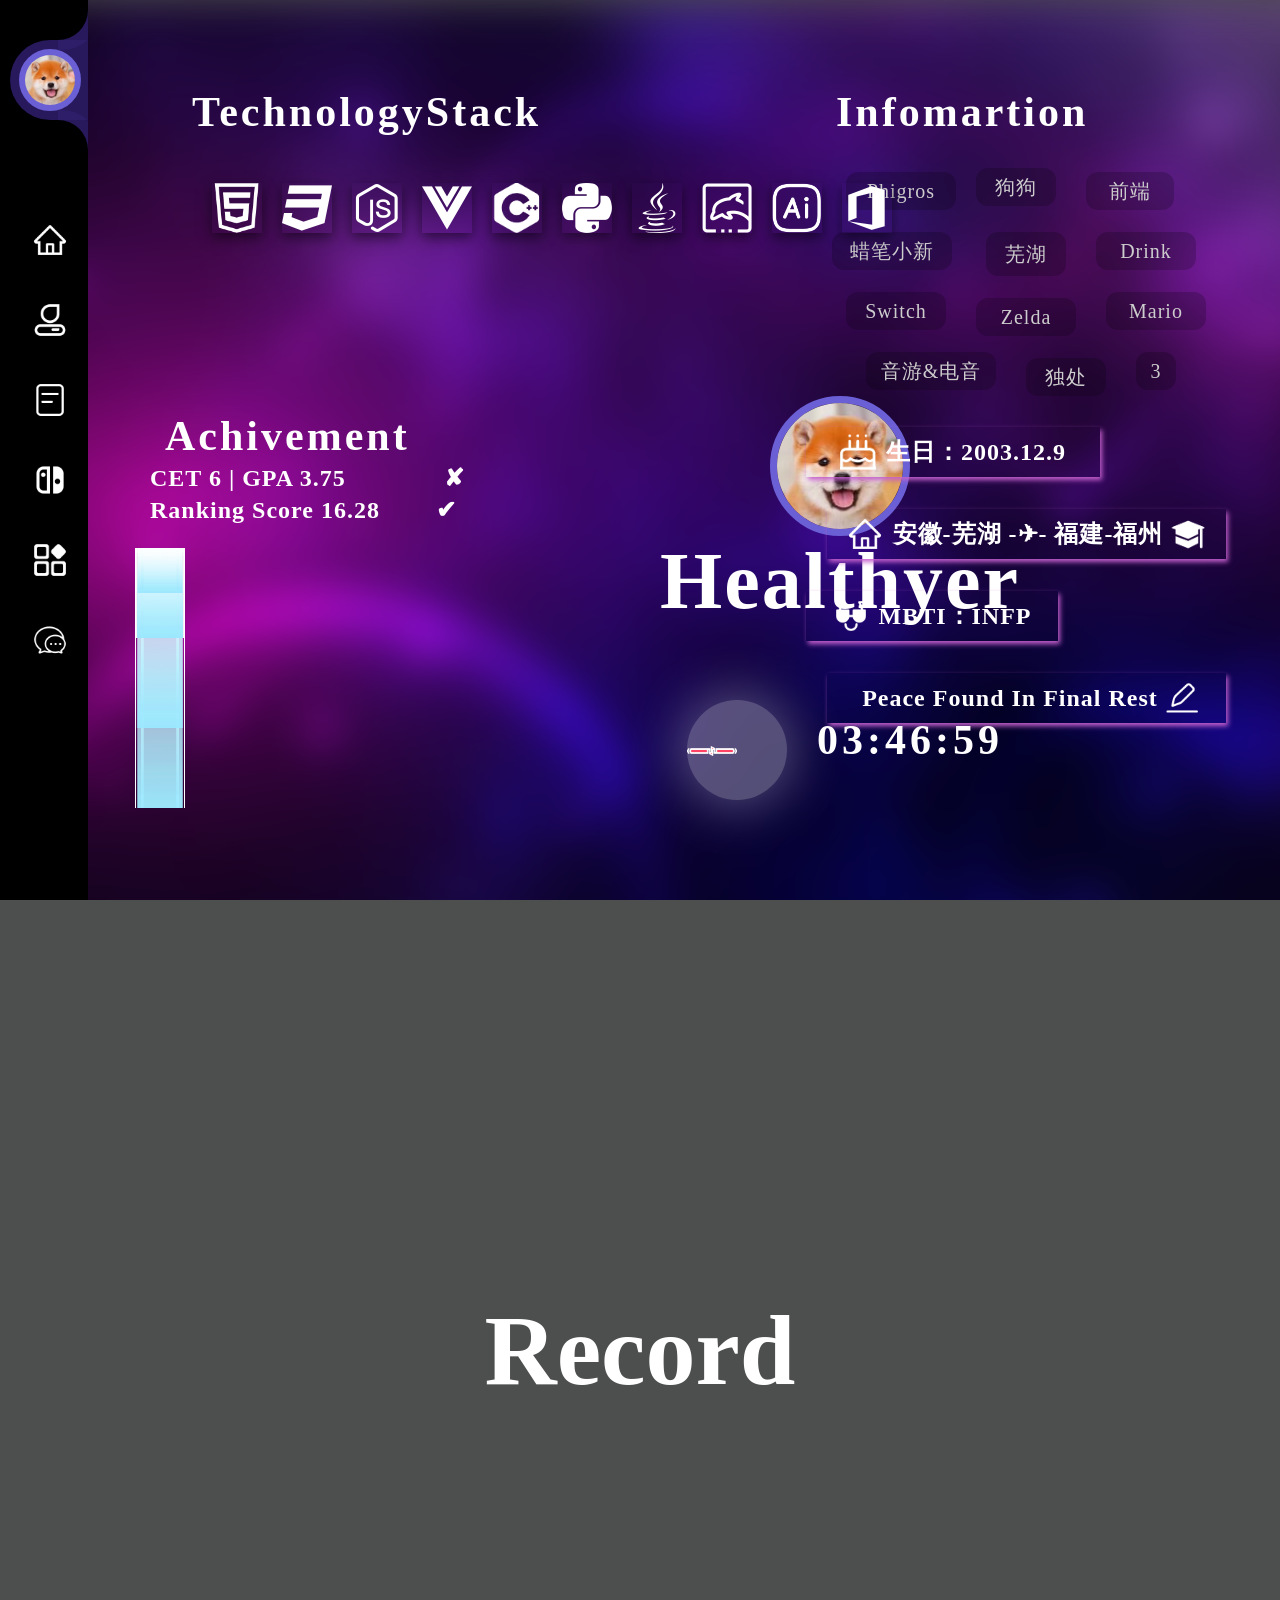
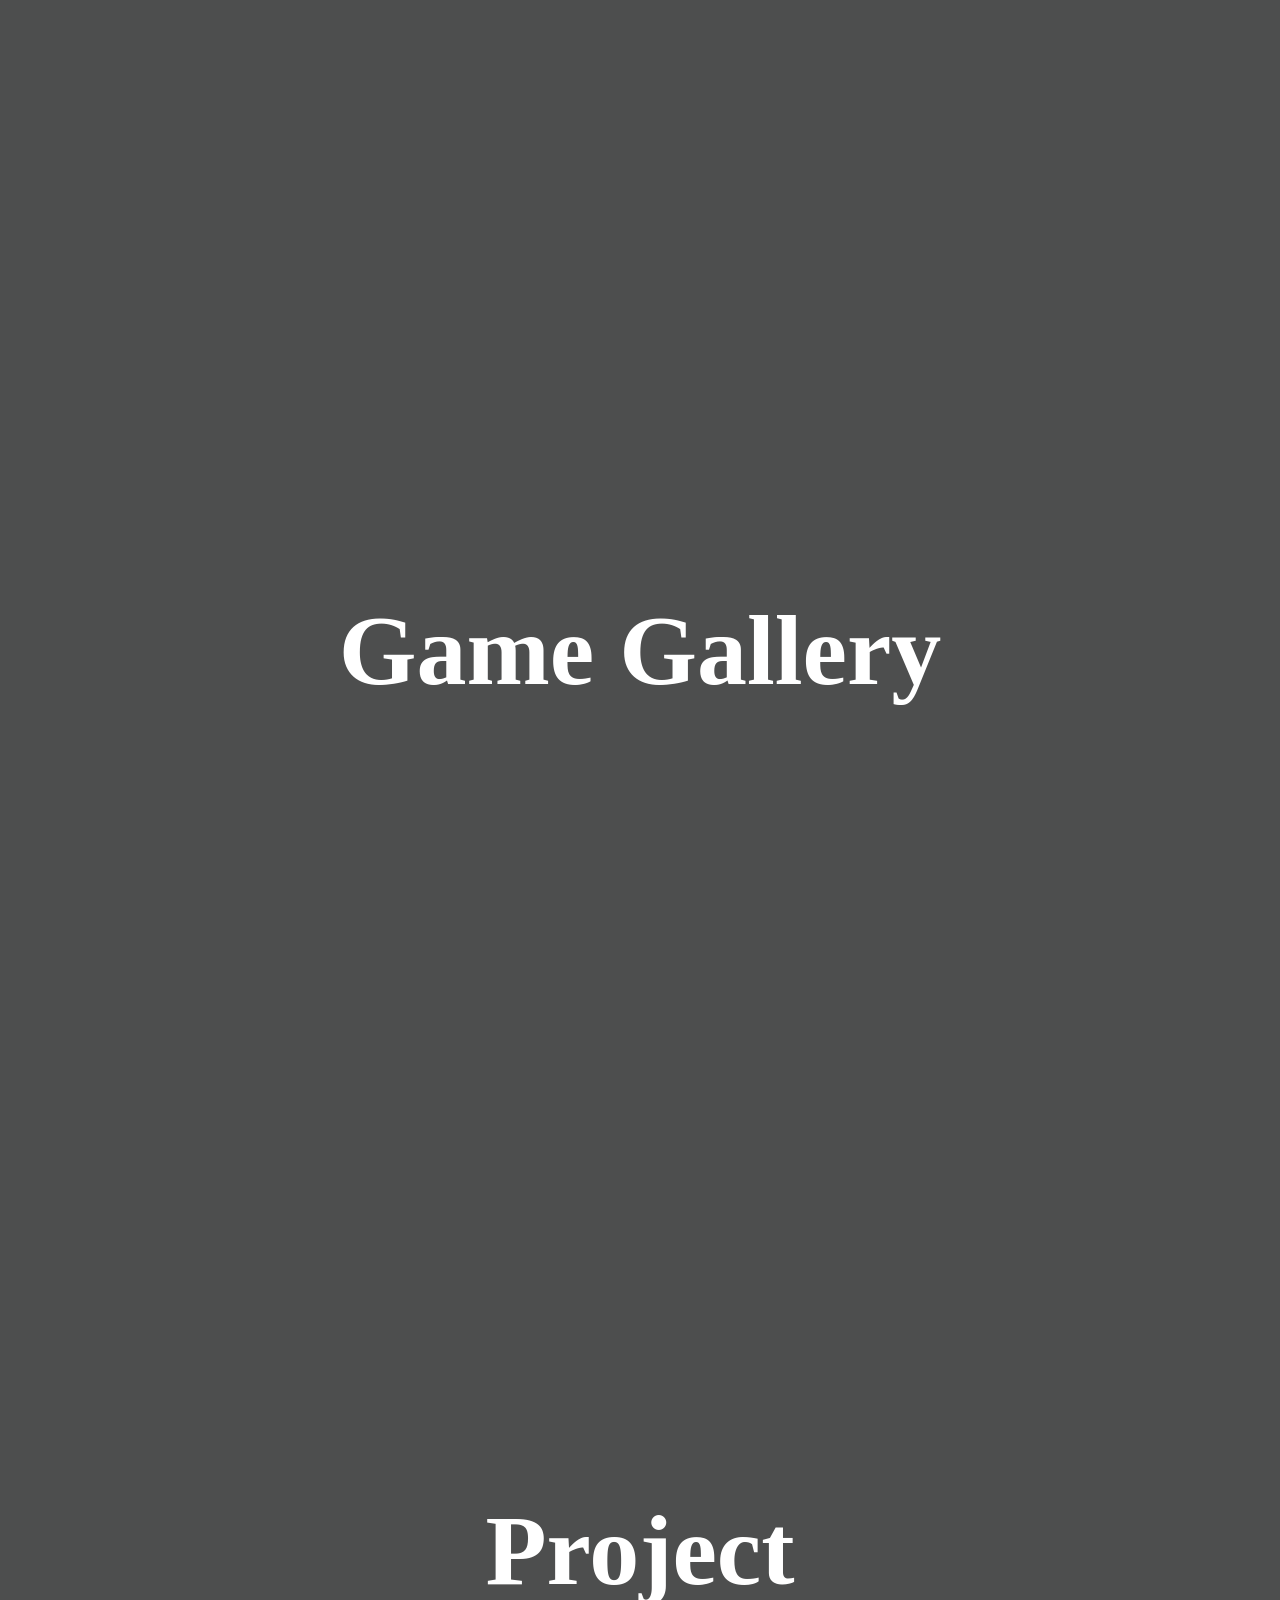
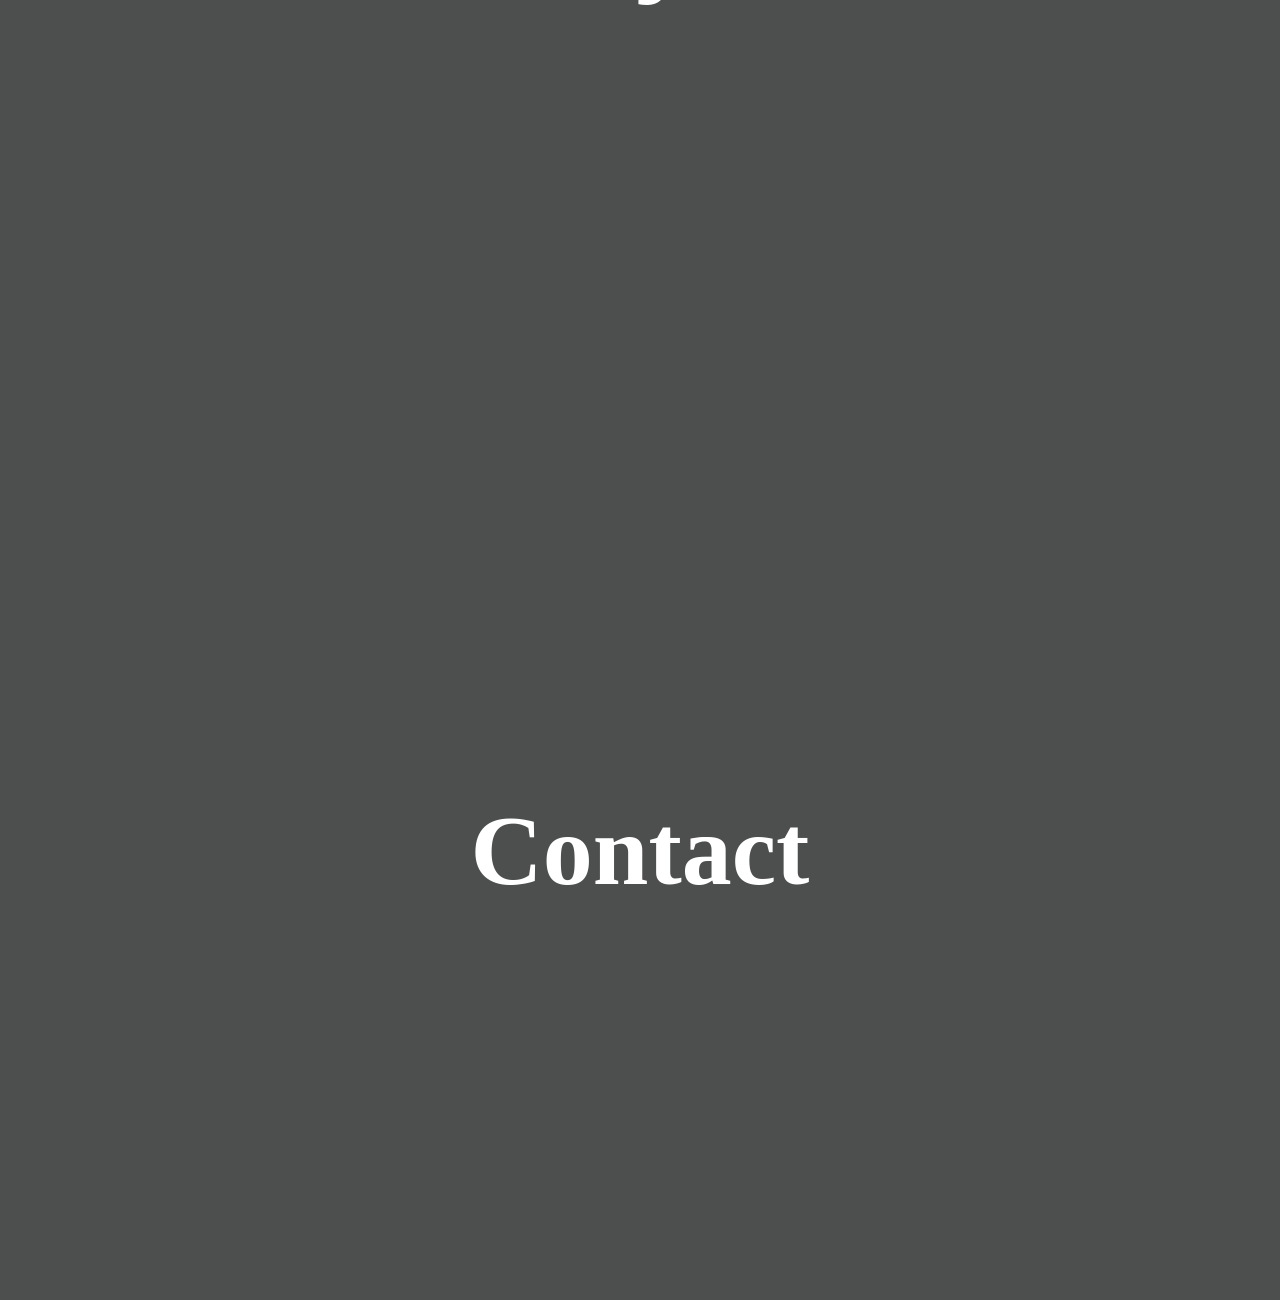
==== html/index.html @ 1e7a5859 "Add files via upload" ====
<!DOCTYPE html>
<html lang="zh">

<head>
    <meta charset="UTF-8">
    <meta name="viewport" content="width=device-width, initial-scale=1.0">
    <title>Healthyer</title>
    <link rel="stylesheet" href="../css/icon.css">
    <link rel="stylesheet" href="../css/nav.css">
    <link rel="stylesheet" href="../css/transiton-animation.css">
    <link rel="stylesheet" href="../css/phiros-animation.css">
    <link rel="stylesheet" href="../css/me.css">

</head>

<body>
    <div class="shell">
        <ul class="nav">
            <li class="active" id="logo">
                <a href="#me">
                    <div class="icon">
                        <div class="imageBox">
                            <img src="../icon/Healthyer.jpg" alt="">
                        </div>
                    </div>
                    <div class="text" style="font-size: 30px;">Healthyer</div>
                </a>
            </li>
            <li>
                <a href="#home">
                    <div class="icon">
                        <i class="iconfont icon-home"></i>
                    </div>
                    <div class="text">HOME</div>
                </a>
            </li>
            <li>
                <a href="#me">
                    <div class="icon">
                        <i class="iconfont icon-me"></i>
                    </div>
                    <div class="text">ABOUT ME</div>
                </a>
            </li>
            <li>
                <a href="#record">
                    <div class="icon">
                        <i class="iconfont icon-record"></i>
                    </div>
                    <div class="text">RECORD</div>
                </a>
            </li>
            <li>
                <a href="#game">
                    <div class="icon">
                        <i class="iconfont icon-game"></i>
                    </div>
                    <div class="text">GAME GALLERY</div>
                </a>
            </li>
            <li>
                <a href="#project">
                    <div class="icon">
                        <i class="iconfont icon-project"></i>
                    </div>
                    <div class="text">PROJECT</div>
                </a>
            </li>
            <li>
                <a href="#contact">
                    <div class="icon">
                        <i class="iconfont icon-contact"></i>
                    </div>
                    <div class="text">CONTACT</div>
                </a>
            </li>
        </ul>
    </div>

    <!-- 转场动画容器 -->
    <div class="transition-container">
        <svg viewBox="0 0 280 120">
            <text class="transition-text" x="40" y="40">
                HEALTHYER
            </text>
        </svg>
    </div>

    <!-- <section id="home">
        <div class="home-container">
            <img src="../image/background.png" alt="">
        </div>
    </section> -->
    <section id="me">
        <div class="me-container">
            <div class="technologyStack-container">
                <p>TechnologyStack</p>
                <div class="technologyStack">
                    <div class="icon">
                        <i class="techno-iconfont icon-html"></i>
                    </div>
                    <div class="icon">
                        <i class="techno-iconfont icon-css"></i>
                    </div>
                    <div class="icon">
                        <i class="techno-iconfont icon-js"></i>
                    </div>
                    <div class="icon">
                        <i class="techno-iconfont icon-vue"></i>
                    </div>
                    <div class="icon">
                        <i class="techno-iconfont icon-c"></i>
                    </div>
                    <div class="icon">
                        <i class="techno-iconfont icon-python"></i>
                    </div>
                    <div class="icon">
                        <i class="techno-iconfont icon-java"></i>
                    </div>
                    <div class="icon">
                        <i class="techno-iconfont icon-mysql"></i>
                    </div>
                    <div class="icon">
                        <i class="techno-iconfont icon-ai"></i>
                    </div>
                    <div class="icon">
                        <i class="techno-iconfont icon-office"></i>
                    </div>

                </div>
            </div>
            <div class="Healthyer-container">
                <div class="avator">
                    <img src="../icon/Healthyer.jpg" alt="">
                </div>
                <div class="name">
                    Healthyer
                </div>
            </div>
            <div class="information-container">
                <p>Infomartion</p>
                <div class="label-container">
                    <div class="label" style="width: 110px; left: 40px; top: 100px">
                        Phigros
                    </div>
                    <div class="label" style="width: 80px; left: 170px; top: 96px">
                        狗狗
                    </div>
                    <div class="label" style="width: 88px; left: 280px; top: 100px">
                        前端
                    </div>
                    <div class="label" style="width: 120px; left: 26px; top: 160px">
                        蜡笔小新
                    </div>
                    <div class="label" style="width: 80px; height: 44px; left: 180px; top: 160px">
                        芜湖
                    </div>
                    <div class="label" style="width: 100px; left: 290px; top: 160px">
                        Drink
                    </div>
                    <div class="label" style="width: 100px; left: 40px; top: 220px">
                        Switch
                    </div>
                    <div class="label" style="width: 100px; left: 170px; top: 226px">
                        Zelda
                    </div>
                    <div class="label" style="width: 100px; left: 300px; top: 220px">
                        Mario
                    </div>
                    <div class="label" style="width: 130px; left: 60px; top: 280px">
                        音游&电音
                    </div>
                    <div class="label" style="width: 80px; left: 220px; top: 286px">
                        独处
                    </div>
                    <div class="label" style="width: 40px; left: 330px; top: 280px">
                        3
                    </div>
                </div>
                <div class="introduction-container">
                    <div class="introduction" style="width: 70%;">
                        <div class="iconfont icon-birth"></div>
                        <label class="introContent">生日：2003.12.9</label>
                    </div>
                    <div class="introduction" style="width: 95%; margin-left: 5%;">
                        <div class="iconfont icon-home"></div>
                        <label class="introContent">安徽-芜湖 -✈- 福建-福州&nbsp;</label>
                        <div class="iconfont icon-college"></div>
                    </div>
                    <div class="introduction" style="width: 60%;">
                        <div class="iconfont icon-mbti"></div>
                        <label class="introContent">MBTI：INFP</label>
                    </div>
                    <div class="introduction" style="width: 95%; margin-left: 5%;">
                        <label class="introContent">Peace Found In Final Rest&nbsp;</label>
                        <div class="iconfont icon-signature"></div>
                    </div>
                </div>
            </div>
            <div class="show-container">
                <p>Achivement</p>
                <div class="achivement-container">
                    <div class="showContent">CET 6 | GPA 3.75              ✘</div>
                    <div class="showContent">Ranking Score 16.28        ✔</div>
                </div>
                <div class="phigros-container">
                    <div class="dfAnimation-container">
                        <div class="iconfont icon-tap" style="animation: tap1 3s linear infinite;"></div>
                        <div class="iconfont icon-tap" style="animation: tap2 3s linear infinite;"></div>
                        <div class="iconfont icon-tap" style="animation: tap3 3s linear infinite;"></div>
                        
                        <div class="iconfont icon-flick" style="animation: flick1 3s linear infinite;"></div>
                        
                        <div class="iconfont icon-hold" style="height: 270px; animation: hold2 3s linear infinite;"></div>
                        <div class="iconfont icon-hold" style="height: 90px; animation: hold1 3s linear infinite;"></div>
                        <div class="iconfont icon-hold" style="height: 180px; animation: hold3 3s linear infinite;"></div>

                        <div class="iconfont icon-hold" style="height: 90px; animation: hold4 3s linear infinite;"></div>
                        <div class="iconfont icon-hold" style="height: 90px; animation: hold5 3s linear infinite;"></div>
                        <div class="iconfont icon-hold" style="height: 90px; animation: hold6 3s linear infinite;"></div>

                        <div class="iconfont icon-hold" style="height: 90px; animation: hold7 3s linear infinite;"></div>
                        <div class="iconfont icon-hold" style="height: 90px; animation: hold8 3s linear infinite;"></div>
                        <div class="iconfont icon-hold" style="height: 90px; animation: hold9 3s linear infinite;"></div>
                        
                        <div class="iconfont icon-hold" style="height: 45px; animation: hold10 3s linear infinite;"></div>
                    </div>
                </div>
            </div>
            <div class="clock-container">
                <div class="clockAnimation-container">
                    <div class="iconfont icon-flick" style="left: 30px; top: 80px; transform-origin: 50px; 
                    animation: flick2 60s steps(60, end) infinite;"></div>
                    <div class="iconfont icon-flick" style="left: 30px; top: 80px; transform-origin: 50px; 
                    animation: flick3 10s steps(15, end) infinite;"></div>
                </div>
                <div class="clock"></div>
            </div>
        </div>
    </section>
    <section id="record">Record</section>
    <section id="game">Game Gallery</section>
    <section id="project">Project</section>
    <section id="contact">Contact</section>
</body>
<script src="../js/nav.js"></script>
<script>
    let clock = document.querySelector('.clock');
    let addZero = (num) => {
        if(num >= 10) return num;
        else return `0${num}`;
    }
    let updateTime = () => {
        let now = new Date();
        let time = addZero(now.getHours()) + ":"
        + addZero(now.getMinutes()) + ":" 
        + addZero(now.getSeconds());
        clock.innerHTML = time;
    }
    updateTime();
    setInterval(updateTime, 1000);
</script>

</html>
---- css/icon.css ----
@charset "UTF-8";

.iconfont {
    width: 36px;
    height: 36px;
    background-size: 100% 100%;
}

.techno-iconfont {
    width: 50px;
    height: 50px;
    margin-left: 10px;
    background-size: 100% 100%;
    box-shadow: 0px 5px 12px rgba(0, 0, 0, 0.5);
    transition: 0.3s;
}

.techno-iconfont:hover {
    transform: translateY(-10px) scale(1.01,1.01);
    box-shadow: 0px 10px 20px rgba(0, 0, 0, 0.3);
}

.icon-home {
    background-image: url("../icon/home.png");
}

.icon-me {
    background-image: url("../icon/me.png");
}

.icon-record {
    background-image: url("../icon/record.png");
}

.icon-game {
    background-image: url("../icon/game.png");
}

.icon-project {
    background-image: url("../icon/project.png");
}

.icon-contact {
    background-image: url("../icon/contact.png");
}

.icon-js {
    background-image: url("../icon/js.png");
}

.icon-html {
    background-image: url("../icon/html.png");
}

.icon-css {
    background-image: url("../icon/css.png");
}

.icon-c {
    background-image: url("../icon/c++.png");
}

.icon-python {
    background-image: url("../icon/python.png");
}

.icon-java {
    background-image: url("../icon/java.png");
}

.icon-ai {
    background-image: url("../icon/Ai.png");
}

.icon-mysql {
    background-image: url("../icon/Mysql.png");
}

.icon-office {
    background-image: url("../icon/office.png");
}

.icon-vue {
    background-image: url("../icon/vue.png");
}

.icon-birth {
    background-image: url("../icon/birthday.png");
}

.icon-college {
    background-image: url("../icon/college.png");
}

.icon-mbti {
    background-image: url("../icon/mbti.png");
}

.icon-signature {
    background-image: url("../icon/signature.png");
}

.icon-drag {
    position: absolute;
    height: 3px; 
    width: 50px;
    background-image: url("../icon/Drag.png");
}

.icon-hold {
    position: absolute;
    height: 260px; 
    width: 50px;
    background-image: url("../icon/Hold.png");
}

.icon-flick {
    position: absolute;
    height: 10px; 
    width: 50px;
    background-image: url("../icon/Flick.png");
}

.icon-tap {
    position: absolute;
    height: 5px; 
    width: 50px;
    background-image: url("../icon/Tap.png");
}
---- css/nav.css ----
@charset "UTF-8";

* {
    margin: 0;
    padding: 0;
    box-sizing: border-box;
    list-style: none;
    text-decoration: none;
}

body {
    background: #e4e9f5;
    overflow: hidden;
}

section {
    position: relative;
    width: 100%;
    height: 100vh;
    display: flex;
    justify-content: center;
    align-items: center;
    font: 900 100px '';
    color: white;
    background: #4d4e4e;
}

.shell {
    position: fixed;
    width: 88px;
    height: 100%;
    background: #000000;
    z-index: 9999;
    transition: width 0.5s;
    padding-left: 10px;
    overflow: hidden;
}

.shell:hover {
    width: 300px;
}

.imageBox {
    position: relative;
    width: 50px;
    height: 50px;
    border-radius: 50%;
    overflow: hidden;
    object-fit: cover;
    z-index: 9999;
}

.imageBox img {
    width: 100%;
    height: 100%;
}

.shell ul {
    position: relative;
    height: 100vh;
}

.shell ul li {
    position: relative;
    padding: 5px;
}

.active {
    background: #2f1e6cdb;
    border-top-left-radius: 50px;
    border-bottom-left-radius: 50px;
}

.active::before {
    content: "";
    position: absolute;
    top: -30px;
    right: 0;
    width: 30px;
    height: 30px;
    border-bottom-right-radius: 30px;
    box-shadow: 5px 5px 0 5px #2f1e6cdb;
    background: transparent;
}

.active::after {
    content: "";
    position: absolute;
    bottom: -30px;
    right: 0;
    width: 30px;
    height: 30px;
    border-top-right-radius: 30px;
    box-shadow: 5px -5px 0 5px #2f1e6cdb;
    background: transparent;
}

#logo {
    margin: 40px 0 80px 0;
}

.shell ul li a {
    position: relative;
    display: flex;
    white-space: nowrap;
}

.icon {
    position: relative;
    display: flex;
    justify-content: center;
    align-items: center;
    min-width: 60px;
    padding-left: 10px;
    height: 70px;
}

.icon i {
    z-index: 999;
}

.text {
    position: relative;
    height: 70px;
    display: flex;
    align-items: center;
    font-size: 24px;
    color: #ccc;
    padding-left: 13px;
    letter-spacing: 2px;
    transition: 0.5s;
}

.shell ul li:hover a .icon,
.shell ul li:hover a .text {
    color: #f3ff17;
}

.active a .icon::before {
    content: "";
    position: absolute;
    inset: 4px;
    width: 62px;
    background: #000000;
    border-radius: 50%;
    transition: 0.5s;
    border: 7px solid #6b5fd6;
    box-sizing: border-box;
    z-index: 999;
}
---- css/transiton-animation.css ----
@charset "UTF-8";

@keyframes strokeAnimation {
    0%,
    100% {
        stroke-dashoffset: 180;
    }

    50% {
        stroke-dashoffset: 0;
    }
}

.transition-container {
    position: fixed;
    top: 0;
    left: 0;
    width: 100%;
    height: 100%;
    background-color: black;
    display: flex;
    justify-content: center;
    align-items: center;
    z-index: 1000;
    opacity: 0;
    visibility: hidden;
    transition: opacity 0.6s ease, visibility 0s 1s;
}

.transition-container svg {
    width: 60em;
    margin-top: 30vh;
}

.transition-container svg text {
    font-family: sans-serif;
    font-size: 40px;
    font-weight: bold;
    cursor: default;
    fill: none;
    stroke: #a420e1;
    stroke-width: 1;
    stroke-dasharray: 180;
    stroke-dashoffset: 180;
    animation: strokeAnimation 3s ease-in-out forwards;
}

/* 当动画播放时显示 */
.transition-container.svg-active {
    opacity: 1;
    visibility: visible;
    transition: opacity 0.6s ease;
}
---- css/phiros-animation.css ----
@charset "UTF-8";

@keyframes tap1 {
    0% {
        transform: rotate(-90deg) translateY(45px) translateX(-62px);
    }

    5% {
        transform: rotate(-90deg) translateY(87px) translateX(-122px);
    }

    100% {
        transform: rotate(-90deg) translateY(885px) translateX(-122px);
    }
}

@keyframes tap2 {
    0% {
        transform: rotate(-90deg) translateY(0px) translateX(-202px);
    }

    10% {
        transform: rotate(-90deg) translateY(84px) translateX(-122px);
    }

    100% {
        transform: rotate(-90deg) translateY(840px) translateX(-122px)
    }
}

@keyframes tap3 {
    0% {
        transform: rotate(-90deg) translateY(-45px) translateX(-2px);
    }

    15% {
        transform: rotate(-90deg) translateY(81px) translateX(-122px);
    }

    100% {
        transform: rotate(-90deg) translateY(795px) translateX(-122px)
    }
}

@keyframes flick1 {
    0% {
        transform: rotate(-90deg) translateY(-360px) translateX(-120px);
    }

    100% {
        transform: rotate(-90deg) translateY(480px) translateX(-120px);
    }
}

@keyframes flick2 {
    0% {
        transform: rotate(0deg)
    }
    100% {
        transform: rotate(360deg)
    }
}

@keyframes flick3 {
    0% {
        transform: rotate(360deg)
    }

    100% {
        transform: rotate(0deg)
    }
}

@keyframes hold1 {
    0% {
        transform: rotate(-90deg) translateY(130px) translateX(-80px);
    }

    100% {
        transform: rotate(-90deg) translateY(970px) translateX(-80px);
    }
}

@keyframes hold2 {
    0% {
        transform: rotate(-90deg) translateY(40px) translateX(160px);
    }

    10% {
        transform: rotate(-90deg) translateY(124px) translateX(80px);
    }

    100% {
        transform: rotate(-90deg) translateY(880px) translateX(80px);
    }
}

@keyframes hold3 {
    0% {
        transform: rotate(-90deg) translateY(85px) translateX(-185px);
    }

    10% {
        transform: rotate(-90deg) translateY(169px) translateX(-105px);
    }

    100% {
        transform: rotate(-90deg) translateY(925px) translateX(-105px);
    }
}

@keyframes hold4 {
    0% {
        transform: rotate(-90deg) translateY(-180px) translateX(70px);
    }

    5% {
        transform: rotate(-90deg) translateY(-138px) translateX(70px);
    }

    15% {
        transform: rotate(-90deg) translateY(-54px) translateX(-10px);
    }

    100% {
        transform: rotate(-90deg) translateY(660px) translateX(-10px);
    }
}

@keyframes hold5 {
    0% {
        transform: rotate(-90deg) translateY(-135px) translateX(-200px);
    }

    10% {
        transform: rotate(-90deg) translateY(-51px) translateX(-80px);
    }

    100% {
        transform: rotate(-90deg) translateY(705px) translateX(-80px);
    }
}

@keyframes hold6 {
    0% {
        transform: rotate(-90deg) translateY(-90px) translateX(-230px);
    }

    5% {
        transform: rotate(-90deg) translateY(-48px) translateX(-230px);
    }

    15% {
        transform: rotate(-90deg) translateY(36px) translateX(-150px);
    }

    100% {
        transform: rotate(-90deg) translateY(750px) translateX(-150px);
    }
}

@keyframes hold7 {
    0% {
        transform: rotate(-90deg) translateY(-315px) translateX(-10px);
    }

    100% {
        transform: rotate(-90deg) translateY(525px) translateX(-10px);
    }
}

@keyframes hold8 {
    0% {
        transform: rotate(-90deg) translateY(-270px) translateX(-80px);
    }

    100% {
        transform: rotate(-90deg) translateY(570px) translateX(-80px);
    }
}

@keyframes hold9 {
    0% {
        transform: rotate(-90deg) translateY(-225px) translateX(-150px);
    }

    100% {
        transform: rotate(-90deg) translateY(615px) translateX(-150px);
    }
}

@keyframes hold10 {
    0% {
        transform: rotate(-90deg) translateY(-335px) translateX(-172px);
    }

    100% {
        transform: rotate(-90deg) translateY(505px) translateX(-172px);
    }
}
---- css/me.css ----
@charset "UTF-8";

@keyframes avatorAnimation {
    0% {
        scale: 1;
    }

    40% {
        scale: 1.2;
    }

    60% {
        scale: 1.12;
    }

    80% {
        scale: 1.15;
    }

    100% {
        scale: 1;
    }
}

@keyframes floatAnimation {
    0%,
    100% {
        transform: translateY(-10px);
        box-shadow: 0px 0px 15px 5px rgb(66, 170, 226);
    }

    50% {
        transform: translateY(0px);
        box-shadow: 0px 0px 10px 2px rgb(78, 78, 78);
    }
}

@keyframes showAnimation {
    0%,
    100% {
        transform: translateX(0px);
        box-shadow: 0px 0px 10px 2px rgb(78, 78, 78);
    }

    33% {
        transform: translateX(38px);
        box-shadow: -12px 0px 20px 0px rgb(40, 12, 200);
    }
}

.me-container {
    position: relative;
    width: 100%;
    height: 100%;
}

.me-container::before {
    content: '';
    position: absolute;
    width: 120%;
    height: 120%;
    background-image: url("../image/background.png");
    filter: blur(20px);
}

.me-container p {
    margin: 16px 0 0 30px;
    font-size: 42px;
    font-family: 'Comic Sans MS';
    letter-spacing: 3px;
}

.Healthyer-container {
    position: absolute;
    top: 44vh;
    left: 60vh;
    width: 600px;
    height: 300px;
}

.Healthyer-container .avator {
    width: 140px;
    height: 140px;
    margin: 0 auto;
    border-radius: 50%;
    overflow: hidden;
    border: 7px solid #6b5fd6;
}

.Healthyer-container .avator:hover {
    animation: avatorAnimation 1.2s ease-in-out infinite;
}

.Healthyer-container .avator img {
    width: 100%;
    height: 100%;
}

.Healthyer-container .name {
    width: 100%;
    text-align: center;
    margin: 0 auto;
    font-family: MV Boli;
    font-size: 80px;
    font-weight: bold;
    letter-spacing: 2px;
}

.technologyStack-container {
    position: absolute;
    top: 8vh;
    left: 18vh;
    width: 760px;
    height: 240px;
    animation: floatAnimation 2.4s ease-in-out infinite;
}

.technologyStack-container .technologyStack {
    width: 100%;
    height: 60%;
    display: flex;
    justify-content: center;
    align-items: center;
}

.information-container {
    position: absolute;
    top: 8vh;
    right: 6vh;
    width: 420px;
    height: 720px;
    animation: floatAnimation 3.4s ease-in-out infinite;
}

.information-container .label-container {
    height: 36%;
    width: 100%;
}

.information-container .label-container .label {
    position: absolute;
    font-size: 20px;
    font-weight: 400;
    letter-spacing: 1px;
    height: 38px;
    display: flex;
    justify-content: center;
    align-items: center;
    transition: 0.3s;
}

.information-container .label-container .label:hover {
    transform: translateY(-5px) scale(1.01, 1.01);
}

.information-container .label-container .label::before {
    position: absolute;
    content: '';
    width: 100%;
    height: 100%;
    background-color: black;
    border-radius: 12px;
    opacity: 0.2;
}

.information-container .introduction-container {
    height: 50%;
    width: 100%;
}

.information-container .introduction-container .introduction {
    margin-top: 32px;
    position: relative;
    display: flex;
    justify-content: center;
    align-items: center;
    height: 50px;
    box-shadow: 2px 3px 5px rgb(197, 96, 206);
    transition: 0.3s;
}

.information-container .introduction-container .introduction:hover {
    scale: 1.1;
}

.information-container .introduction-container .introduction .introContent {
    margin: 0 0 0 10px;
    font-size: 24px;
    letter-spacing: 1px;
}

.show-container {
    position: absolute;
    top: 44vh;
    left: 15vh;
    width: 440px;
    height: 420px;
    animation: showAnimation 3s cubic-bezier(0.43, -0.32, 0.44, -0.33) infinite;
}

.show-container .achivement-container {
    position: relative;
    width: 100%;
    height: 20%;
}

.show-container .achivement-container .showContent {
    font-size: 24px;
    letter-spacing: 1px;
    margin: 4px 0 0 15px;
    white-space: pre;
}

.show-container .phigros-container {
    position: relative;
    width: 100%;
    height: 62%;
}

.show-container .phigros-container .dfAnimation-container{
    position: relative;
    width: 100%;
    height: 100%;
    overflow: hidden;
}

.clock-container {
    position: absolute;
    top: 74vh;
    left: 73vh;
    width: 400px;
    height: 200px;
}

.clock-container .clockAnimation-container{
    position: relative;
    float: left;
    height: 100%;
    width: 40%;
}

.clock-container .clockAnimation-container::before{
    position: absolute;
    content: '';
    top: 34px;
    left: 30px;
    width: 100px;
    height: 100px;
    border-radius: 50%;
    background-color: white;
    opacity: 0.3;
    box-shadow: 0px 0px 50px 8px rgb(243, 240, 244);
}

.clock-container .clock{
    width: 60%;
    float: left;
    margin: 50px auto;
    font-family: 'Comic Sans MS';
    font-size: 42px;
    letter-spacing: 4px;
}
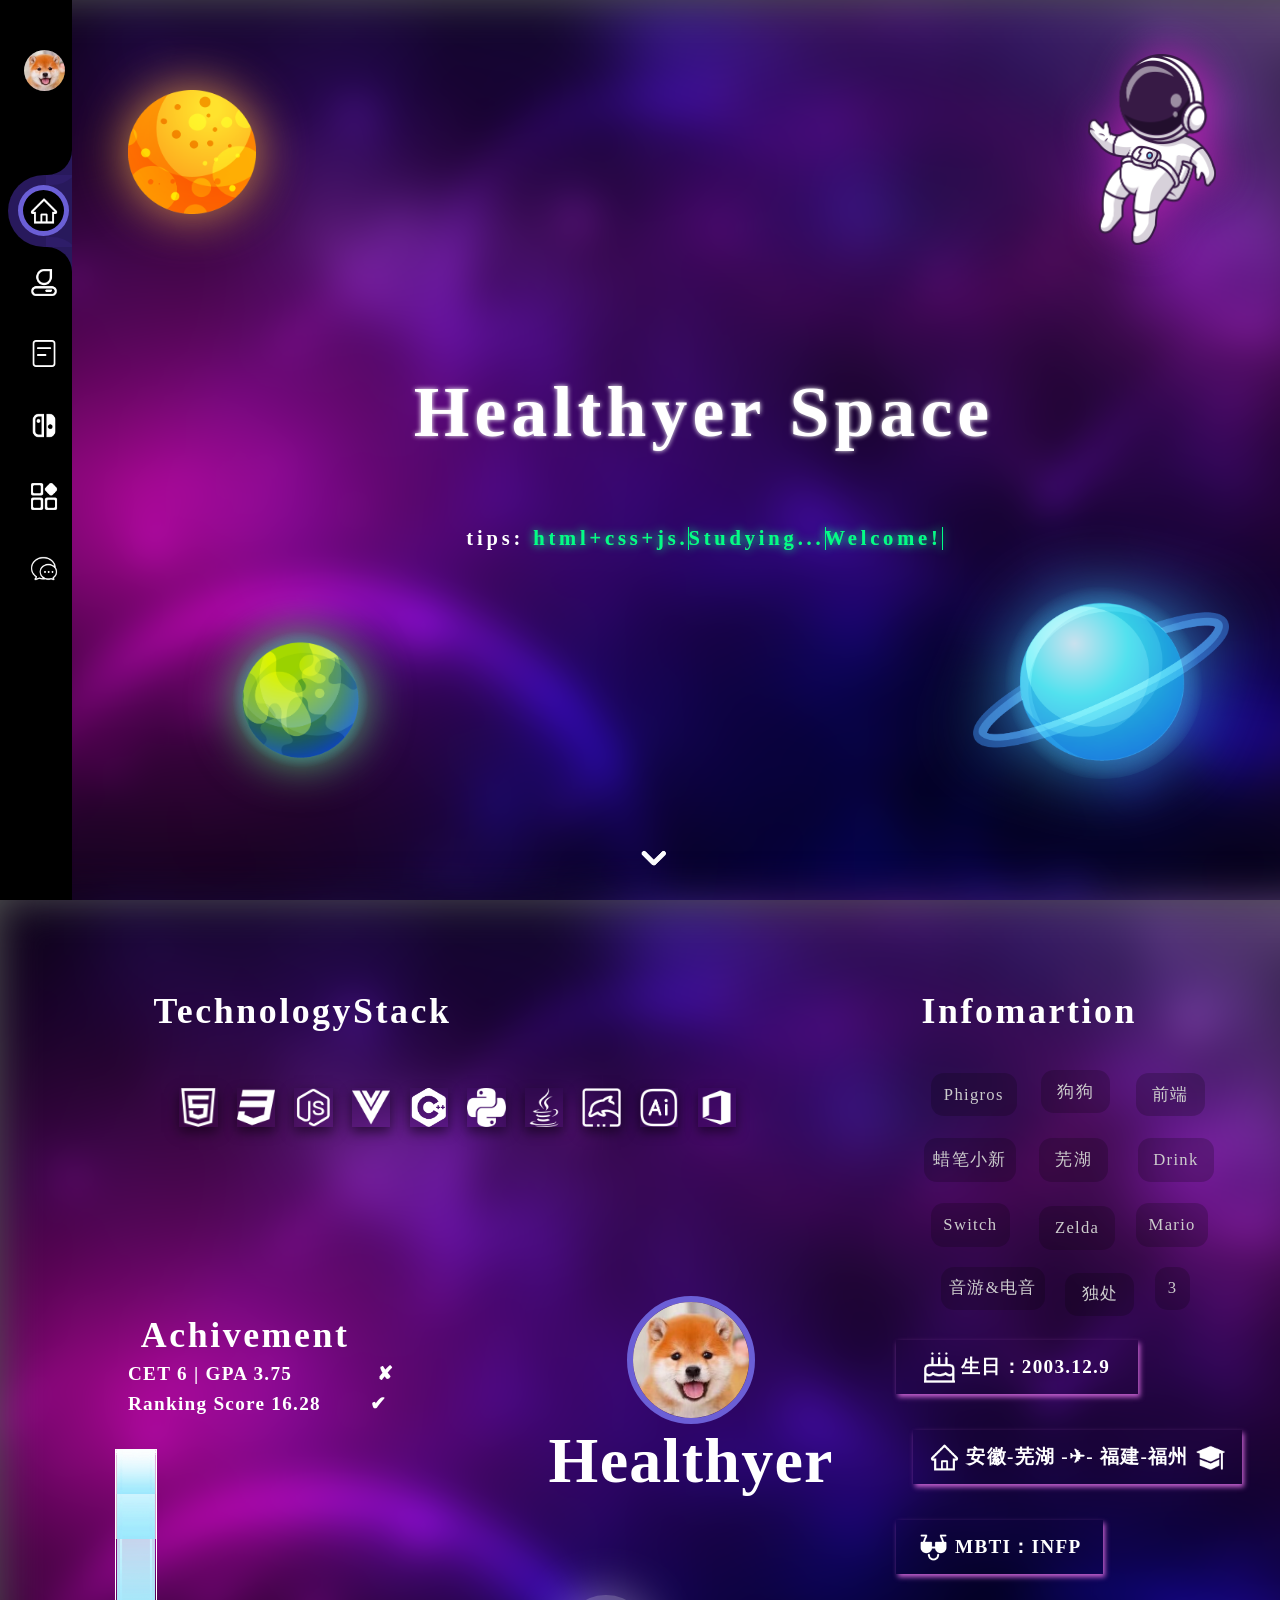
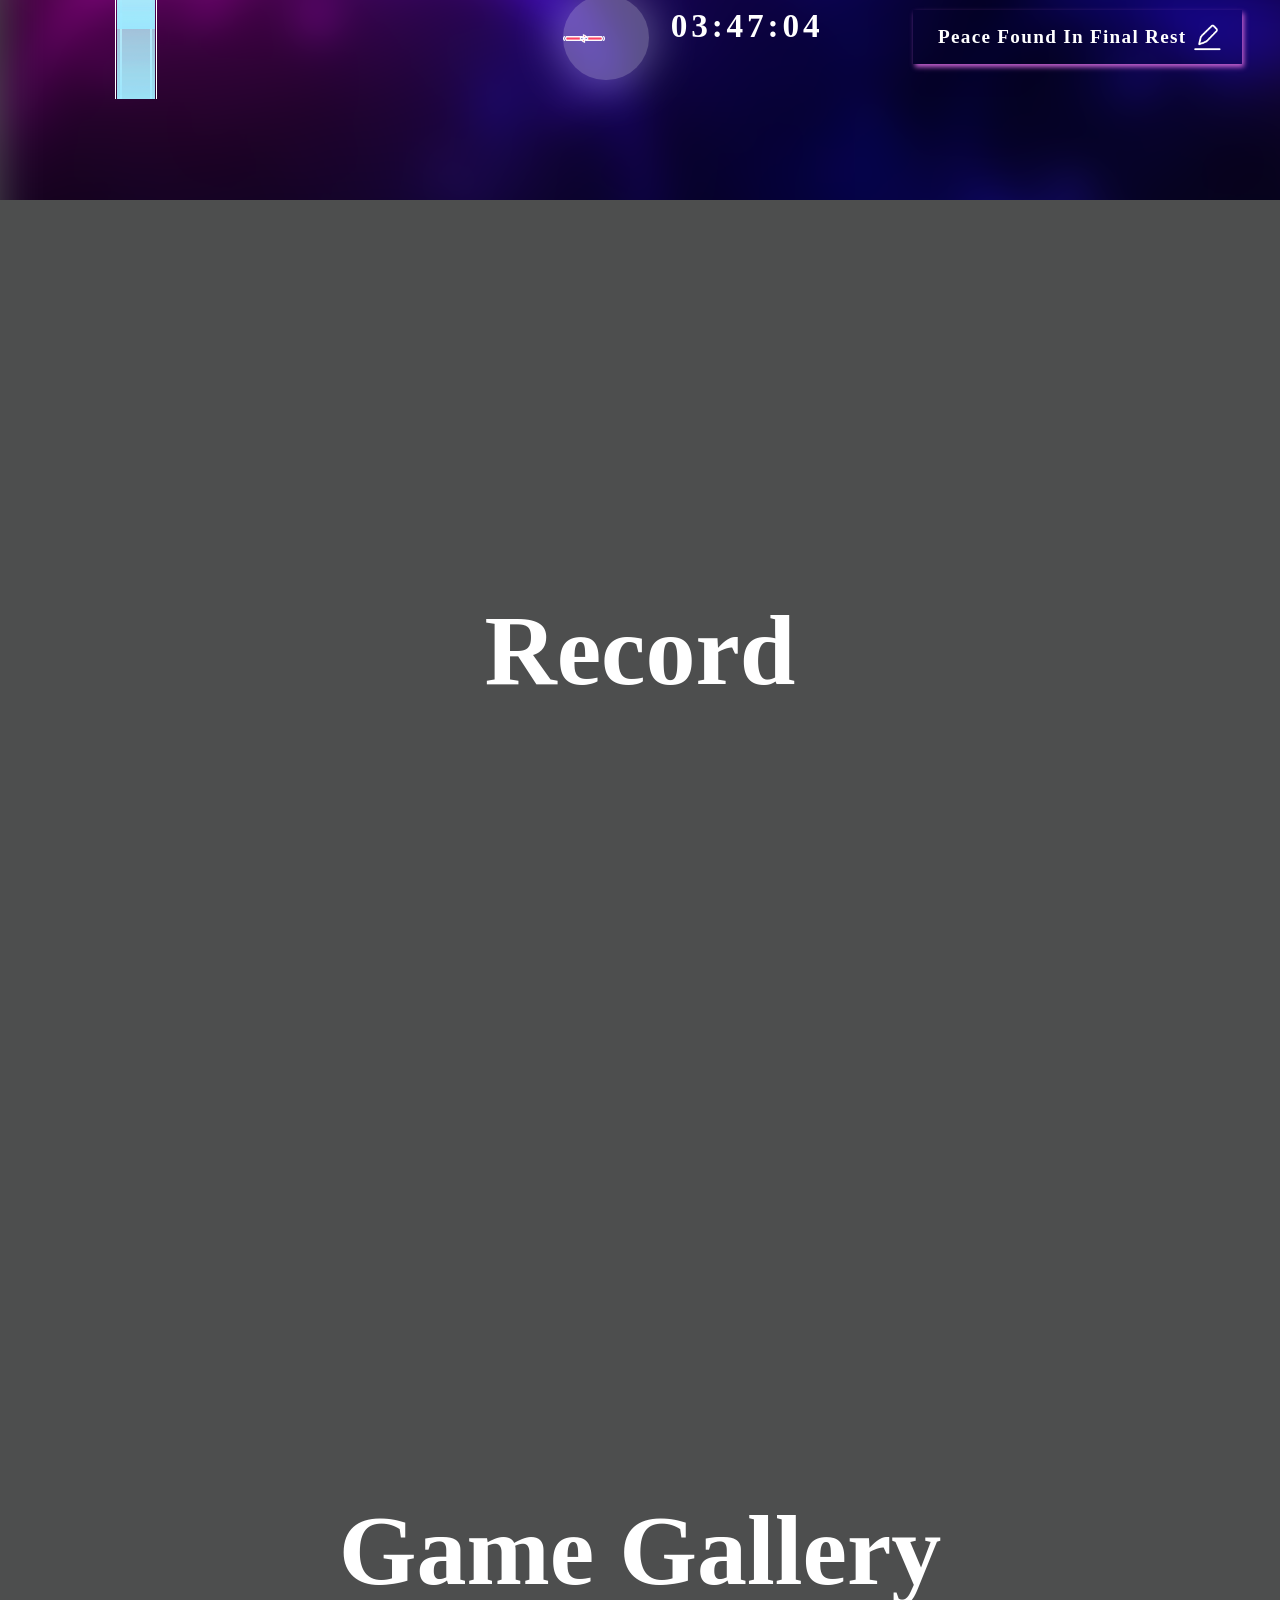
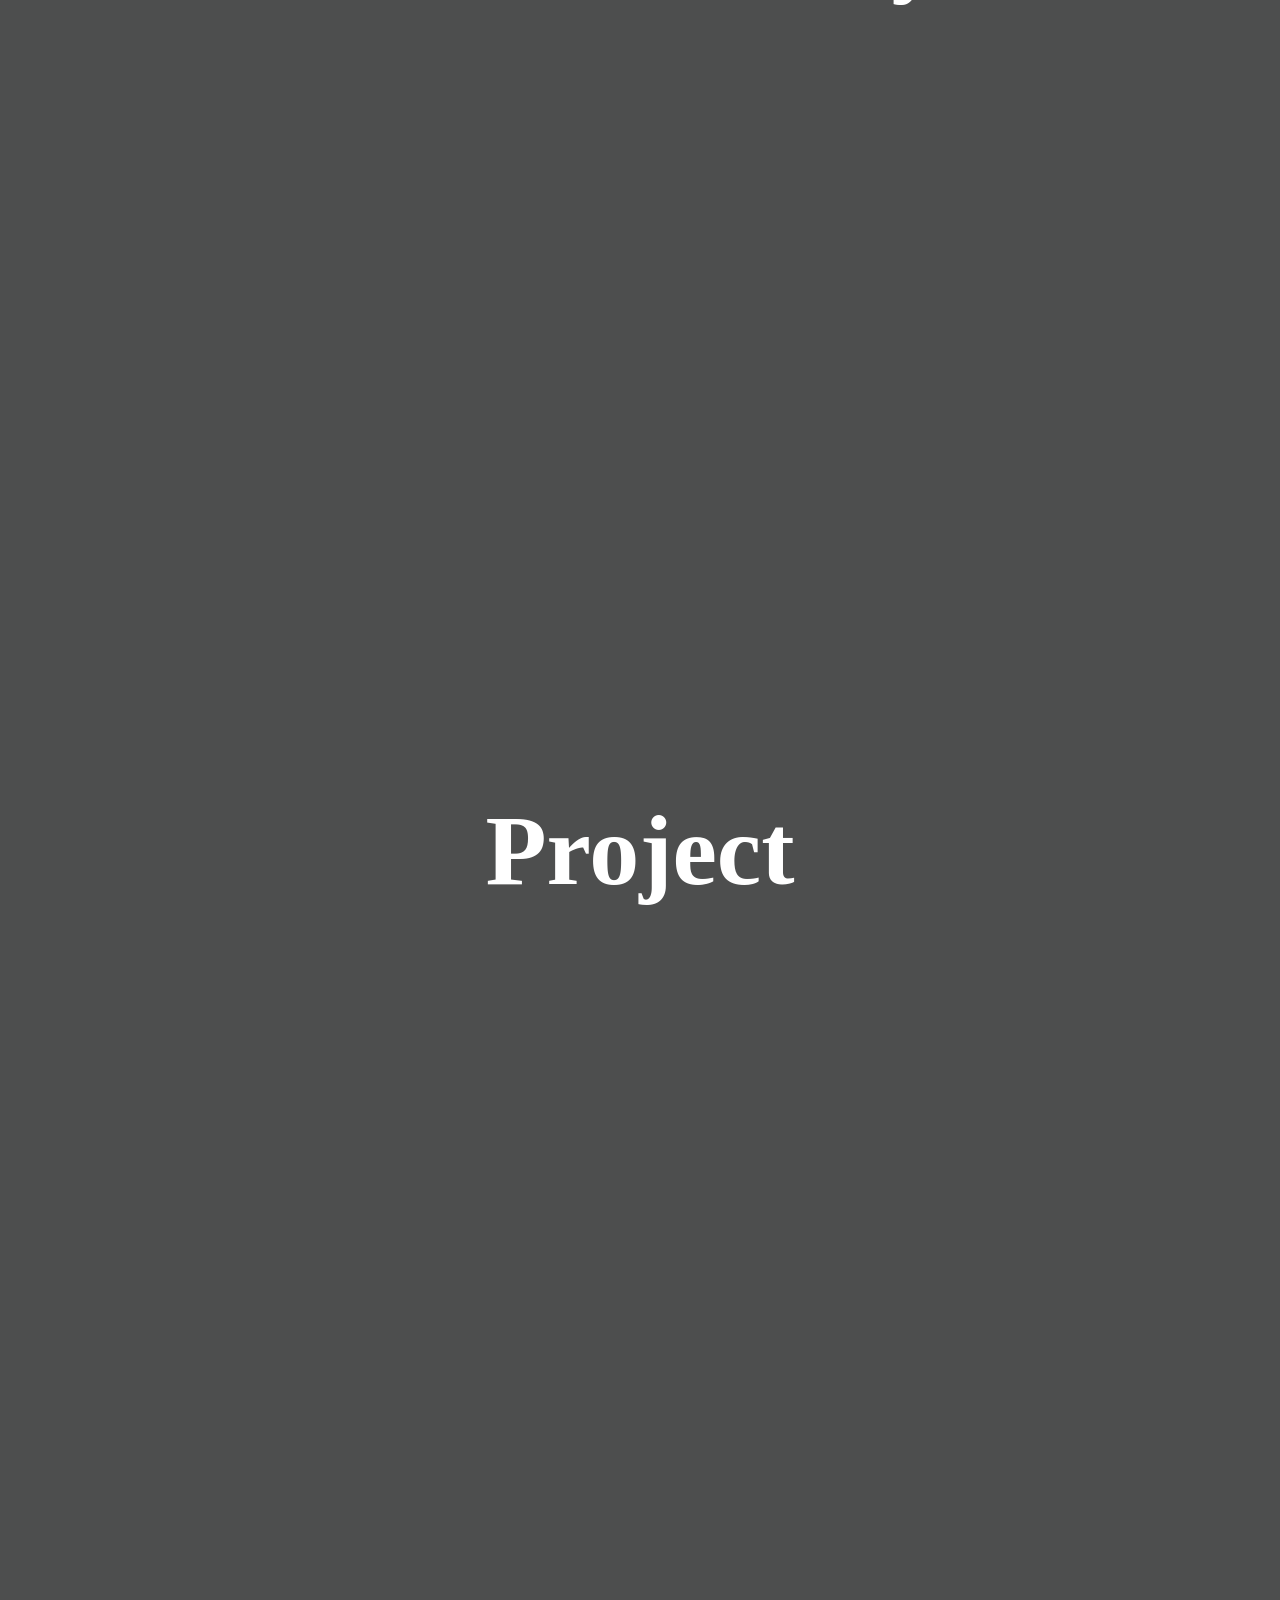
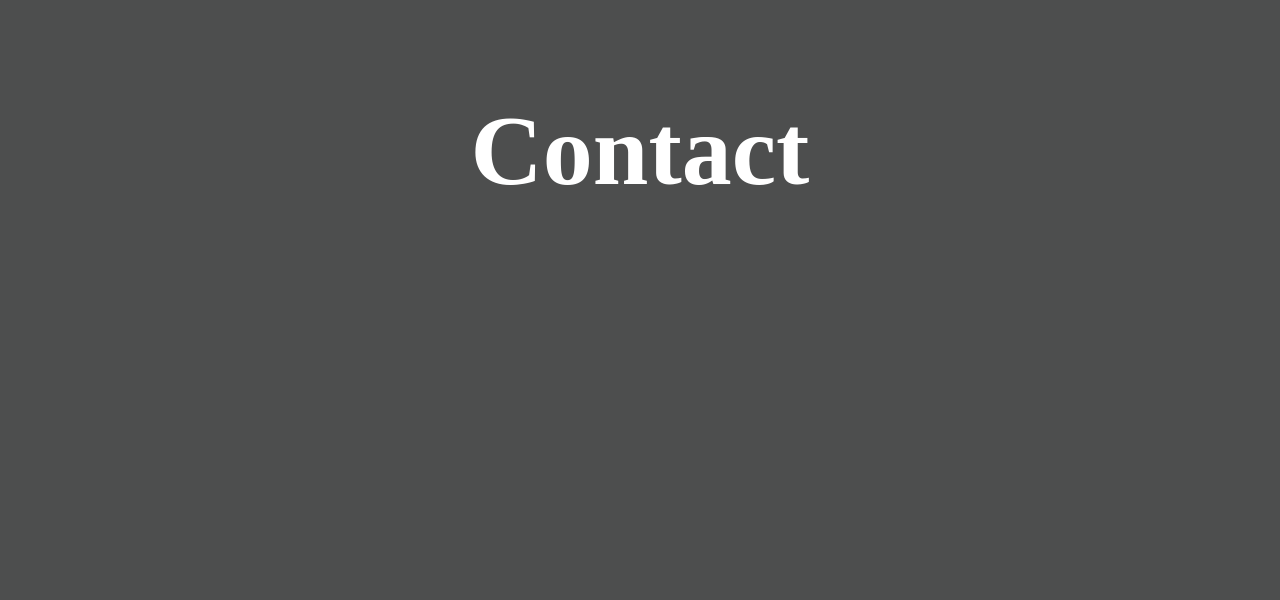
==== commit a14e47db: "Add files via upload" ====
--- a/html/index.html
+++ b/html/index.html
@@ -10,23 +10,23 @@
     <link rel="stylesheet" href="../css/transiton-animation.css">
     <link rel="stylesheet" href="../css/phiros-animation.css">
     <link rel="stylesheet" href="../css/me.css">
-
+    <link rel="stylesheet" href="../css/home.css">
 </head>
 
 <body>
     <div class="shell">
         <ul class="nav">
-            <li class="active" id="logo">
+            <li id="logo">
                 <a href="#me">
                     <div class="icon">
                         <div class="imageBox">
                             <img src="../icon/Healthyer.jpg" alt="">
                         </div>
                     </div>
-                    <div class="text" style="font-size: 30px;">Healthyer</div>
-                </a>
-            </li>
-            <li>
+                    <div class="text" style="font-size: 2vw; padding-left: 1.2vw;">Healthyer</div>
+                </a>
+            </li>
+            <li class="active">
                 <a href="#home">
                     <div class="icon">
                         <i class="iconfont icon-home"></i>
@@ -80,17 +80,52 @@
     <!-- 转场动画容器 -->
     <div class="transition-container">
         <svg viewBox="0 0 280 120">
-            <text class="transition-text" x="40" y="40">
+            <text class="transition-text" x="2.6vw" y="4.8vh">
                 HEALTHYER
             </text>
         </svg>
     </div>
 
-    <!-- <section id="home">
+    <section id="home">
         <div class="home-container">
-            <img src="../image/background.png" alt="">
+            <div class="title-container">
+                <div class="title">
+                    <span style="--i:1;">H</span>
+                    <span style="--i:2;">e</span>
+                    <span style="--i:3;">a</span>
+                    <span style="--i:4;">l</span>
+                    <span style="--i:5;">t</span>
+                    <span style="--i:6;">h</span>
+                    <span style="--i:7;">y</span>
+                    <span style="--i:8;">e</span>
+                    <span style="--i:9;">r</span>
+                    <span style="--i:10;">&nbsp;</span>
+                    <span style="--i:11;">S</span>
+                    <span style="--i:12;">p</span>
+                    <span style="--i:13;">a</span>
+                    <span style="--i:14;">c</span>
+                    <span style="--i:15;">e</span>
+                </div>
+                <div class="tips">
+                    tips:&nbsp;
+                    <span style="--i:0;" data-text="html+css+js.">
+                        html+css+js.
+                    </span>
+                    <span style="--i:1;" data-text="Studying...">
+                        Studying...
+                    </span>
+                    <span style="--i:2;" data-text="Welcome!">
+                        Welcome!
+                    </span>
+                </div>
+            </div>
+            <div class="star star1"></div>
+            <div class="star star2"></div>
+            <div class="star star3"></div>
+            <div class="star star4"></div>
+            <a class="down" href="#me"></a>
         </div>
-    </section> -->
+    </section>
     <section id="me">
         <div class="me-container">
             <div class="technologyStack-container">
@@ -140,40 +175,40 @@
             <div class="information-container">
                 <p>Infomartion</p>
                 <div class="label-container">
-                    <div class="label" style="width: 110px; left: 40px; top: 100px">
+                    <div class="label" style="width: 25%; left: 10%; top: 13.4%">
                         Phigros
                     </div>
-                    <div class="label" style="width: 80px; left: 170px; top: 96px">
+                    <div class="label" style="width: 20%; left: 42%; top: 13%">
                         狗狗
                     </div>
-                    <div class="label" style="width: 88px; left: 280px; top: 100px">
+                    <div class="label" style="width: 20%; left: 69.4%; top: 13.4%">
                         前端
                     </div>
-                    <div class="label" style="width: 120px; left: 26px; top: 160px">
+                    <div class="label" style="width: 26.8%; left: 8%; top: 22%">
                         蜡笔小新
                     </div>
-                    <div class="label" style="width: 80px; height: 44px; left: 180px; top: 160px">
+                    <div class="label" style="width: 20%; left: 41.4%; top: 22%">
                         芜湖
                     </div>
-                    <div class="label" style="width: 100px; left: 290px; top: 160px">
+                    <div class="label" style="width: 22%; left: 70%; top: 22%">
                         Drink
                     </div>
-                    <div class="label" style="width: 100px; left: 40px; top: 220px">
+                    <div class="label" style="width: 23%; left: 10%; top: 30.6%">
                         Switch
                     </div>
-                    <div class="label" style="width: 100px; left: 170px; top: 226px">
+                    <div class="label" style="width: 22%; left: 41.4%; top: 31%">
                         Zelda
                     </div>
-                    <div class="label" style="width: 100px; left: 300px; top: 220px">
+                    <div class="label" style="width: 21%; left: 69.4%; top: 30.6%">
                         Mario
                     </div>
-                    <div class="label" style="width: 130px; left: 60px; top: 280px">
+                    <div class="label" style="width: 30%; left: 13%; top: 39%">
                         音游&电音
                     </div>
-                    <div class="label" style="width: 80px; left: 220px; top: 286px">
+                    <div class="label" style="width: 20%; left: 49%; top: 39.8%">
                         独处
                     </div>
-                    <div class="label" style="width: 40px; left: 330px; top: 280px">
+                    <div class="label" style="width: 10%; left: 75%; top: 39%">
                         3
                     </div>
                 </div>
@@ -229,9 +264,9 @@
             </div>
             <div class="clock-container">
                 <div class="clockAnimation-container">
-                    <div class="iconfont icon-flick" style="left: 30px; top: 80px; transform-origin: 50px; 
+                    <div class="iconfont icon-flick" style="left: 2vw; top: 5.33vw; transform-origin: 3.33vw; 
                     animation: flick2 60s steps(60, end) infinite;"></div>
-                    <div class="iconfont icon-flick" style="left: 30px; top: 80px; transform-origin: 50px; 
+                    <div class="iconfont icon-flick" style="left: 2vw; top: 5.33vw; transform-origin: 3.33vw; 
                     animation: flick3 10s steps(15, end) infinite;"></div>
                 </div>
                 <div class="clock"></div>
@@ -244,21 +279,6 @@
     <section id="contact">Contact</section>
 </body>
 <script src="../js/nav.js"></script>
-<script>
-    let clock = document.querySelector('.clock');
-    let addZero = (num) => {
-        if(num >= 10) return num;
-        else return `0${num}`;
-    }
-    let updateTime = () => {
-        let now = new Date();
-        let time = addZero(now.getHours()) + ":"
-        + addZero(now.getMinutes()) + ":" 
-        + addZero(now.getSeconds());
-        clock.innerHTML = time;
-    }
-    updateTime();
-    setInterval(updateTime, 1000);
-</script>
-
+<script src="../js/me.js"></script>
+<script src="../js/home.js"></script>
 </html>
--- a/css/icon.css
+++ b/css/icon.css
@@ -1,15 +1,15 @@
 @charset "UTF-8";
 
 .iconfont {
-    width: 36px;
-    height: 36px;
+    width: 2.4vw;
+    height: 2.4vw;
     background-size: 100% 100%;
 }
 
 .techno-iconfont {
-    width: 50px;
-    height: 50px;
-    margin-left: 10px;
+    width: 3vw;
+    height: 3vw;
+    margin-left: 0.8vw;
     background-size: 100% 100%;
     box-shadow: 0px 5px 12px rgba(0, 0, 0, 0.5);
     transition: 0.3s;
@@ -102,28 +102,28 @@
 
 .icon-drag {
     position: absolute;
-    height: 3px; 
-    width: 50px;
+    height: 0.2vw; 
+    width: 3.3vw;
     background-image: url("../icon/Drag.png");
 }
 
 .icon-hold {
     position: absolute;
-    height: 260px; 
-    width: 50px;
+    height: 1vw; 
+    width: 3.3vw;
     background-image: url("../icon/Hold.png");
 }
 
 .icon-flick {
     position: absolute;
-    height: 10px; 
-    width: 50px;
+    height: 0.67vw; 
+    width: 3.3vw;
     background-image: url("../icon/Flick.png");
 }
 
 .icon-tap {
     position: absolute;
-    height: 5px; 
-    width: 50px;
+    height: 0.33vw; 
+    width: 3.3vw;
     background-image: url("../icon/Tap.png");
 }
--- a/css/nav.css
+++ b/css/nav.css
@@ -27,23 +27,23 @@
 
 .shell {
     position: fixed;
-    width: 88px;
+    width: 5.6vw;
     height: 100%;
     background: #000000;
     z-index: 9999;
     transition: width 0.5s;
-    padding-left: 10px;
+    padding-left: 0.6vw;
     overflow: hidden;
 }
 
 .shell:hover {
-    width: 300px;
+    width: 19.6vw;
 }
 
 .imageBox {
     position: relative;
-    width: 50px;
-    height: 50px;
+    width: 3.2vw;
+    height: 3.2vw;
     border-radius: 50%;
     overflow: hidden;
     object-fit: cover;
@@ -62,23 +62,23 @@
 
 .shell ul li {
     position: relative;
-    padding: 5px;
+    padding: 0.7vh;
 }
 
 .active {
     background: #2f1e6cdb;
-    border-top-left-radius: 50px;
-    border-bottom-left-radius: 50px;
+    border-top-left-radius: 3.2vw;
+    border-bottom-left-radius: 3.2vw;
 }
 
 .active::before {
     content: "";
     position: absolute;
-    top: -30px;
+    top: -2vw;
     right: 0;
-    width: 30px;
-    height: 30px;
-    border-bottom-right-radius: 30px;
+    width: 2vw;
+    height: 2vw;
+    border-bottom-right-radius: 2vw;
     box-shadow: 5px 5px 0 5px #2f1e6cdb;
     background: transparent;
 }
@@ -86,17 +86,17 @@
 .active::after {
     content: "";
     position: absolute;
-    bottom: -30px;
+    bottom: -2vw;
     right: 0;
-    width: 30px;
-    height: 30px;
-    border-top-right-radius: 30px;
+    width: 2vw;
+    height: 2vw;
+    border-top-right-radius: 2vw;
     box-shadow: 5px -5px 0 5px #2f1e6cdb;
     background: transparent;
 }
 
 #logo {
-    margin: 40px 0 80px 0;
+    margin: 2.7vw 0 5.4vw 0;
 }
 
 .shell ul li a {
@@ -110,9 +110,9 @@
     display: flex;
     justify-content: center;
     align-items: center;
-    min-width: 60px;
-    padding-left: 10px;
-    height: 70px;
+    min-width: 4vw;
+    padding-left: 0.7vw;
+    height: 4.6vw;
 }
 
 .icon i {
@@ -121,13 +121,13 @@
 
 .text {
     position: relative;
-    height: 70px;
+    height: 4.6vw;
     display: flex;
     align-items: center;
-    font-size: 24px;
+    font-size: 1.5vw;
     color: #ccc;
-    padding-left: 13px;
-    letter-spacing: 2px;
+    padding-left: 0.8vw;
+    letter-spacing: 0.18vw;
     transition: 0.5s;
 }
 
@@ -139,12 +139,12 @@
 .active a .icon::before {
     content: "";
     position: absolute;
-    inset: 4px;
-    width: 62px;
+    inset: 0.3vw;
+    width: 4vw;
     background: #000000;
     border-radius: 50%;
     transition: 0.5s;
-    border: 7px solid #6b5fd6;
+    border: 0.46vw solid #6b5fd6;
     box-sizing: border-box;
     z-index: 999;
 }
--- a/css/transiton-animation.css
+++ b/css/transiton-animation.css
@@ -28,13 +28,13 @@
 }
 
 .transition-container svg {
-    width: 60em;
+    width: 60vw;
     margin-top: 30vh;
 }
 
 .transition-container svg text {
     font-family: sans-serif;
-    font-size: 40px;
+    font-size: 2.6vw;
     font-weight: bold;
     cursor: default;
     fill: none;
--- a/css/me.css
+++ b/css/me.css
@@ -1,7 +1,7 @@
 @charset "UTF-8";
 
 @keyframes avatorAnimation {
-    0% {
+    0%, 100% {
         scale: 1;
     }
 
@@ -15,10 +15,6 @@
 
     80% {
         scale: 1.15;
-    }
-
-    100% {
-        scale: 1;
     }
 }
 
@@ -57,34 +53,35 @@
 .me-container::before {
     content: '';
     position: absolute;
-    width: 120%;
-    height: 120%;
+    width: 120vw;
+    height: 120vh;
     background-image: url("../image/background.png");
+    background-size: 100%;
     filter: blur(20px);
 }
 
 .me-container p {
-    margin: 16px 0 0 30px;
-    font-size: 42px;
+    margin: 2vh 0 0 2vw;
+    font-size: 2.8vw;
     font-family: 'Comic Sans MS';
-    letter-spacing: 3px;
+    letter-spacing: 0.2vw;
 }
 
 .Healthyer-container {
     position: absolute;
     top: 44vh;
-    left: 60vh;
-    width: 600px;
-    height: 300px;
+    left: 40vw;
+    width: 28vw;
+    height: 30vh;
 }
 
 .Healthyer-container .avator {
-    width: 140px;
-    height: 140px;
+    width: 10vw;
+    height: 10vw;
     margin: 0 auto;
     border-radius: 50%;
     overflow: hidden;
-    border: 7px solid #6b5fd6;
+    border: 0.5vw solid #6b5fd6;
 }
 
 .Healthyer-container .avator:hover {
@@ -94,6 +91,9 @@
 .Healthyer-container .avator img {
     width: 100%;
     height: 100%;
+    display: flex;
+    justify-content: center;
+    align-items: center;
 }
 
 .Healthyer-container .name {
@@ -101,17 +101,17 @@
     text-align: center;
     margin: 0 auto;
     font-family: MV Boli;
-    font-size: 80px;
+    font-size: 5vw;
     font-weight: bold;
-    letter-spacing: 2px;
+    letter-spacing: 0.1vw;
 }
 
 .technologyStack-container {
     position: absolute;
     top: 8vh;
-    left: 18vh;
-    width: 760px;
-    height: 240px;
+    left: 10vw;
+    width: 50vw;
+    height: 28vh;
     animation: floatAnimation 2.4s ease-in-out infinite;
 }
 
@@ -126,9 +126,9 @@
 .information-container {
     position: absolute;
     top: 8vh;
-    right: 6vh;
-    width: 420px;
-    height: 720px;
+    right: 3vw;
+    width: 27vw;
+    height: 84vh;
     animation: floatAnimation 3.4s ease-in-out infinite;
 }
 
@@ -139,10 +139,10 @@
 
 .information-container .label-container .label {
     position: absolute;
-    font-size: 20px;
+    font-size: 1.3vw;
     font-weight: 400;
-    letter-spacing: 1px;
-    height: 38px;
+    letter-spacing: 0.1vw;
+    height: 4.8vh;
     display: flex;
     justify-content: center;
     align-items: center;
@@ -159,7 +159,7 @@
     width: 100%;
     height: 100%;
     background-color: black;
-    border-radius: 12px;
+    border-radius: 1vw;
     opacity: 0.2;
 }
 
@@ -169,12 +169,12 @@
 }
 
 .information-container .introduction-container .introduction {
-    margin-top: 32px;
-    position: relative;
-    display: flex;
-    justify-content: center;
-    align-items: center;
-    height: 50px;
+    margin-top: 4vh;
+    position: relative;
+    display: flex;
+    justify-content: center;
+    align-items: center;
+    height: 6vh;
     box-shadow: 2px 3px 5px rgb(197, 96, 206);
     transition: 0.3s;
 }
@@ -184,17 +184,17 @@
 }
 
 .information-container .introduction-container .introduction .introContent {
-    margin: 0 0 0 10px;
-    font-size: 24px;
-    letter-spacing: 1px;
+    margin: 0 0 0 0.5vw;
+    font-size: 1.5vw;
+    letter-spacing: 0.1vw;
 }
 
 .show-container {
     position: absolute;
     top: 44vh;
-    left: 15vh;
-    width: 440px;
-    height: 420px;
+    left: 9vw;
+    width: 29vw;
+    height: 48vh;
     animation: showAnimation 3s cubic-bezier(0.43, -0.32, 0.44, -0.33) infinite;
 }
 
@@ -205,16 +205,16 @@
 }
 
 .show-container .achivement-container .showContent {
-    font-size: 24px;
-    letter-spacing: 1px;
-    margin: 4px 0 0 15px;
+    font-size: 1.5vw;
+    letter-spacing: 0.1vw;
+    margin: 0.5vw 0 0 1vw;
     white-space: pre;
 }
 
 .show-container .phigros-container {
     position: relative;
     width: 100%;
-    height: 62%;
+    height: 58%;
 }
 
 .show-container .phigros-container .dfAnimation-container{
@@ -227,9 +227,9 @@
 .clock-container {
     position: absolute;
     top: 74vh;
-    left: 73vh;
-    width: 400px;
-    height: 200px;
+    left: 42vw;
+    width: 26vw;
+    height: 20vh;
 }
 
 .clock-container .clockAnimation-container{
@@ -242,21 +242,21 @@
 .clock-container .clockAnimation-container::before{
     position: absolute;
     content: '';
-    top: 34px;
-    left: 30px;
-    width: 100px;
-    height: 100px;
+    top: 2.26vw;
+    left: 2vw;
+    width: 6.67vw;
+    height: 6.67vw;
     border-radius: 50%;
     background-color: white;
     opacity: 0.3;
-    box-shadow: 0px 0px 50px 8px rgb(243, 240, 244);
+    box-shadow: 0px 0px 3.33vw 0.53vw rgb(243, 240, 244);
 }
 
 .clock-container .clock{
     width: 60%;
     float: left;
-    margin: 50px auto;
+    margin: 3.2vw auto;
     font-family: 'Comic Sans MS';
-    font-size: 42px;
-    letter-spacing: 4px;
+    font-size: 2.6vw;
+    letter-spacing: 0.3vw;
 }
--- a/css/home.css
+++ b/css/home.css
@@ -0,0 +1,189 @@
+@charset "UTF-8";
+
+@keyframes showText {
+    0% {
+        display: inline-block;
+    }
+
+    33.33%,
+    100% {
+        display: none;
+    }
+}
+
+@keyframes cursorAnimation {
+
+    0%,
+    100% {
+        width: 0;
+    }
+
+    60%,
+    85% {
+        width: 100%;
+    }
+}
+
+.home-container {
+    position: relative;
+    width: 100%;
+    height: 100%;
+}
+
+.home-container::before {
+    content: '';
+    position: absolute;
+    width: 120vw;
+    height: 120vh;
+    background-image: url("../image/background.png");
+    background-size: 100%;
+    filter: blur(20px);
+}
+
+.home-container .title-container {
+    position: absolute;
+    width: 60vw;
+    height: 28vh;
+    left: 25vw;
+    top: 36vh;
+}
+
+.home-container .title-container .title {
+    position: relative;
+    width: 100%;
+    height: 70%;
+    display: flex;
+    justify-content: center;
+    align-items: center;
+}
+
+.home-container .title-container .title span {
+    position: relative;
+    display: inline-block;
+    font-size: 5.6vw;
+    font-family: 'Comic Sans MS';
+    letter-spacing: 0.4vw;
+    filter: drop-shadow(0 0 0.2vw #fff);
+    animation: titleAnimation 5s ease-in-out infinite;
+    animation-delay: calc(0.5s * var(--i));
+}
+
+@keyframes titleAnimation {
+    0%, 100% {
+        transform: translateY(0);
+    }
+    20% {
+        transform: translateY(-0.47vh);
+    }
+    80% {
+        transform: translateY(0.47vh);
+    }
+}
+
+.home-container .title-container .tips {
+    width: 100%;
+    height: 30%;
+    font-size: 1.6vw;
+    letter-spacing: 0.3vw;
+    display: flex;
+    justify-content: center;
+    align-items: center;
+}
+
+.home-container .title-container .tips span {
+    position: relative;
+    color: rgb(103, 103, 103);
+    animation: showText 9s infinite;
+    animation-delay: calc(-3s * var(--i));
+}
+
+.home-container .title-container .tips span::before {
+    content: attr(data-text);
+    position: absolute;
+    overflow: hidden;
+    top: 0;
+    left: 0;
+    width: 100%;
+    color: #01fe87;
+    border-right: 0.15vw solid #01fe87;
+    filter: drop-shadow(0 0 0.38vw #01fe87);
+    animation: cursorAnimation 3s ease-out infinite;
+}
+
+.star {
+    position: absolute;
+    background-size: 100%;
+    background-repeat: no-repeat;
+}
+
+.star1 {
+    left: 10vw;
+    top: 10vh;
+    width: 10vw;
+    height: 10vw;
+    background-image: url("../icon/star1.png");
+    filter: drop-shadow(0vw 0vw 2vw #d79243);
+    animation: starAnimation 3.2s ease infinite;
+}
+
+.star2 {
+    left: 85vw;
+    top: 6vh;
+    width: 10vw;
+    height: 15vw;
+    background-image: url("../icon/star2.png");
+    filter: drop-shadow(0.6vw 0vw 1.5vw #a721a7);
+    animation: starAnimation 2.6s ease infinite;
+}
+
+.star3 {
+    left: 18vw;
+    top: 70vh;
+    width: 11vw;
+    height: 11vw;
+    background-image: url("../icon/star3.png");
+    filter: drop-shadow(0vw 0vw 2vw #55e271);
+    animation: starAnimation 2.4s ease infinite;
+}
+
+.star4 {
+    left: 76vw;
+    top: 65vh;
+    width: 20vw;
+    height: 20vw;
+    background-image: url("../icon/star4.png");
+    filter: drop-shadow(0vw 0vw 3vw #3ba4e0);
+    animation: starAnimation 4.8s ease infinite;
+}
+
+.down {
+    position: absolute;
+    top: 94vh;
+    left: 50vw;
+    width: 2vw;
+    height: 2vw;
+    background-image: url("../icon/down.png");
+    background-size: 100%;
+    transition: 0.6s;
+    animation: downAnimation 0.5s ease infinite;
+}
+
+@keyframes starAnimation {
+    0%, 100% {
+        transform: translateY(-1.3vh);
+    }
+
+    50% {
+        transform: translateY(1.3vh);
+    }
+}
+
+@keyframes downAnimation{
+    0%, 100% {
+        transform: translateY(-0.2vh);
+    }
+
+    50% {
+        transform: translateY(0.2vh);
+    }
+}
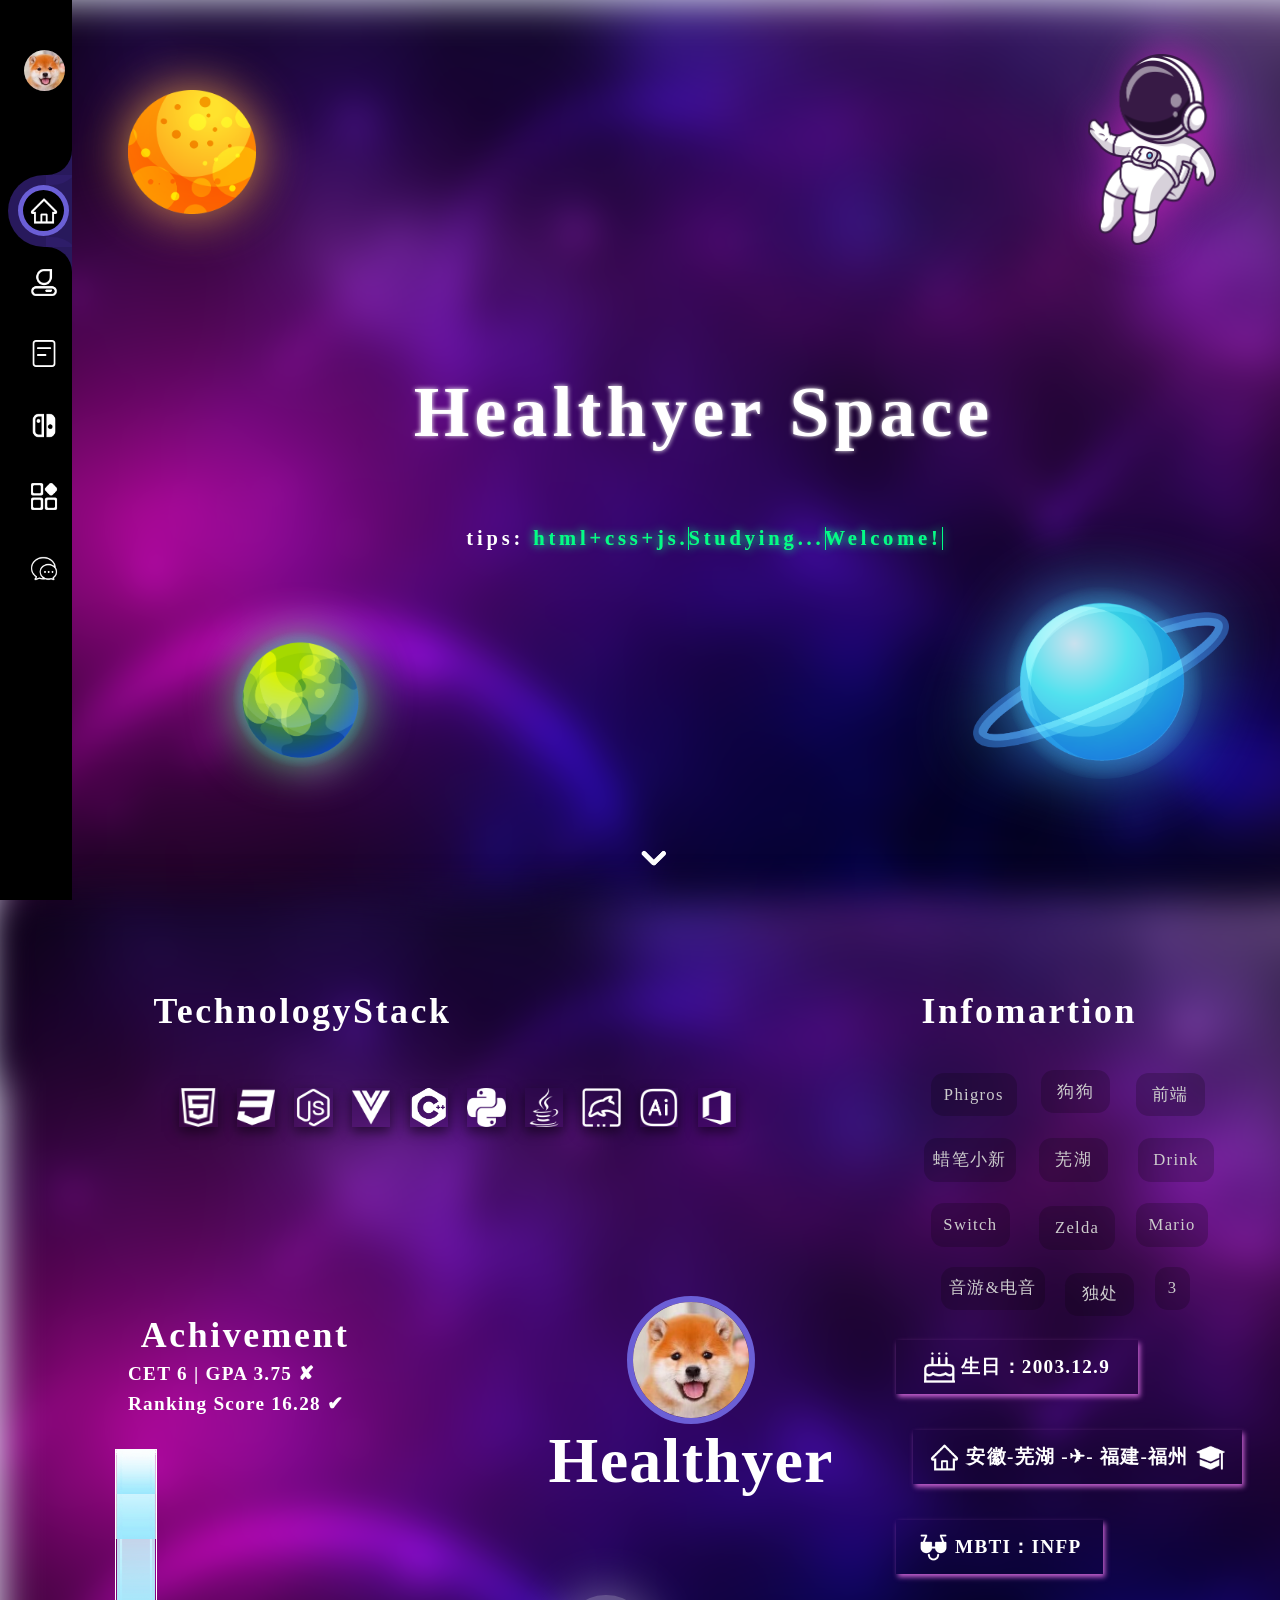
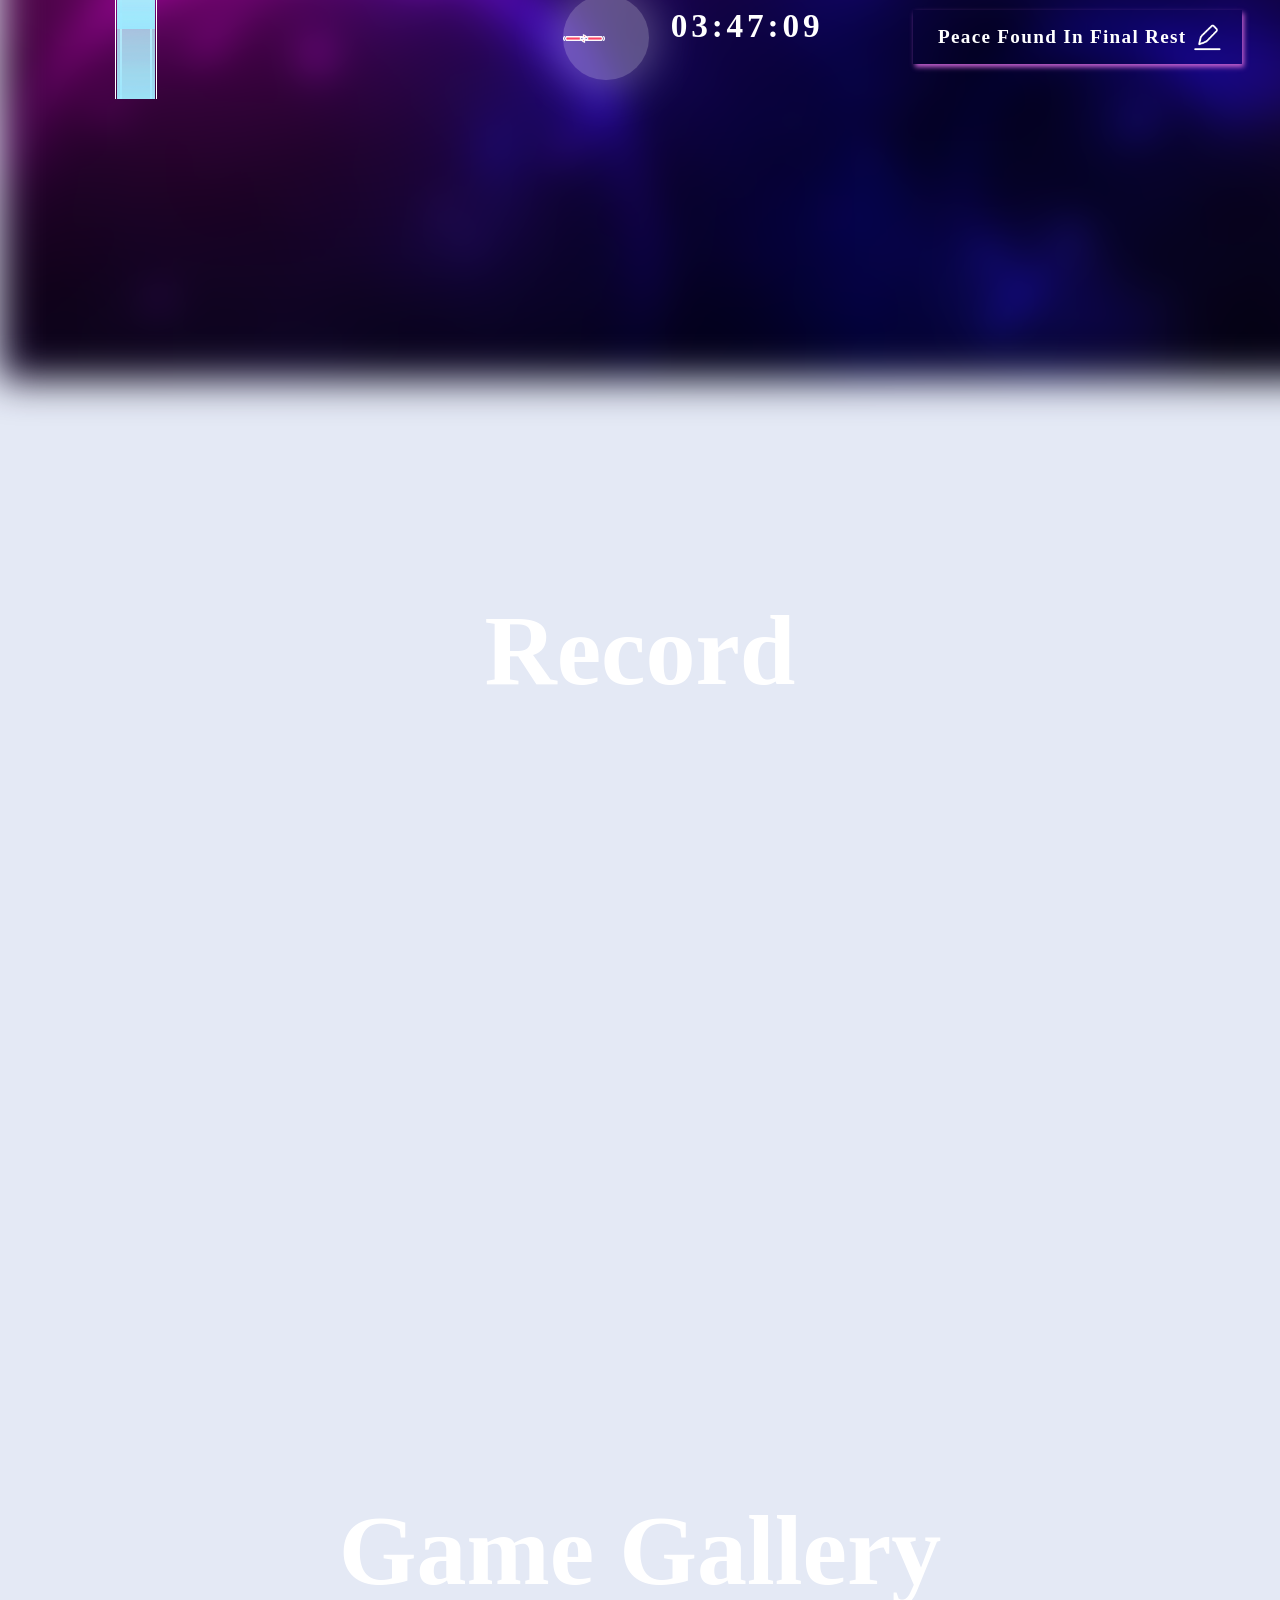
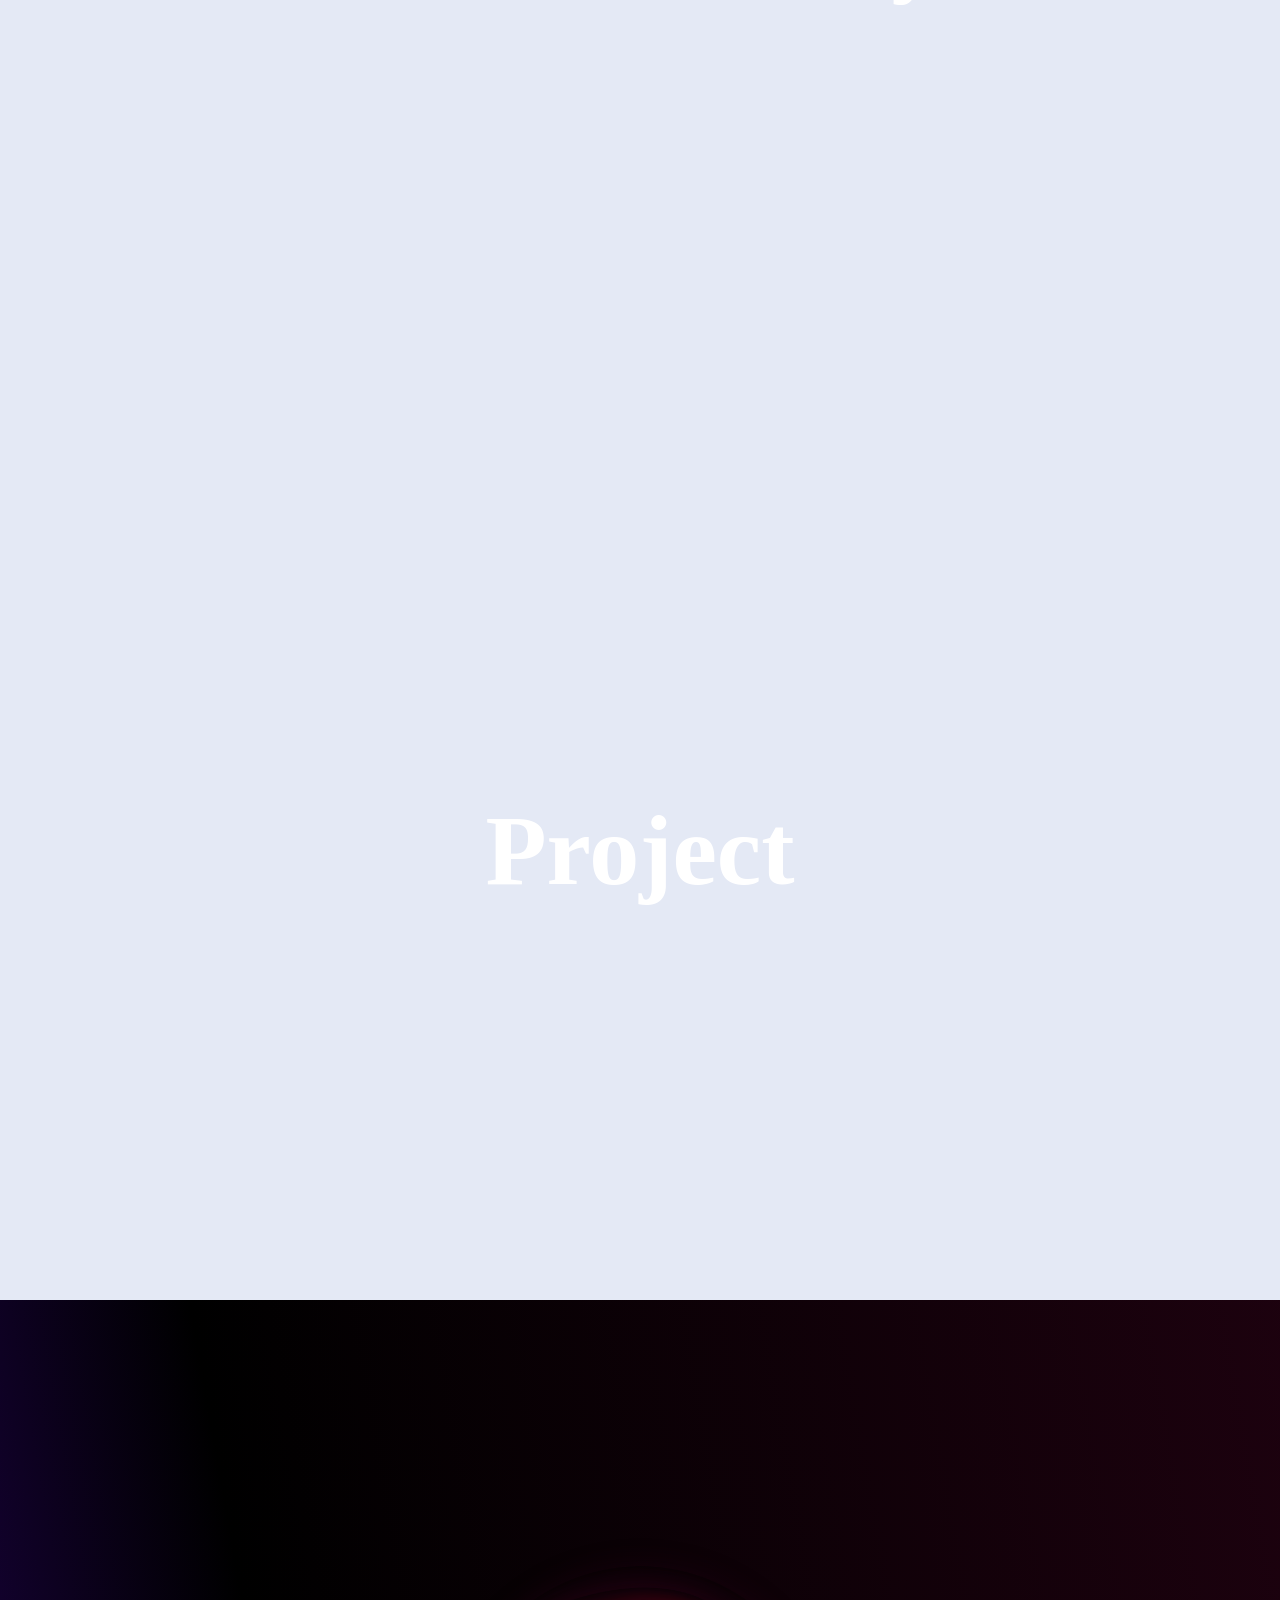
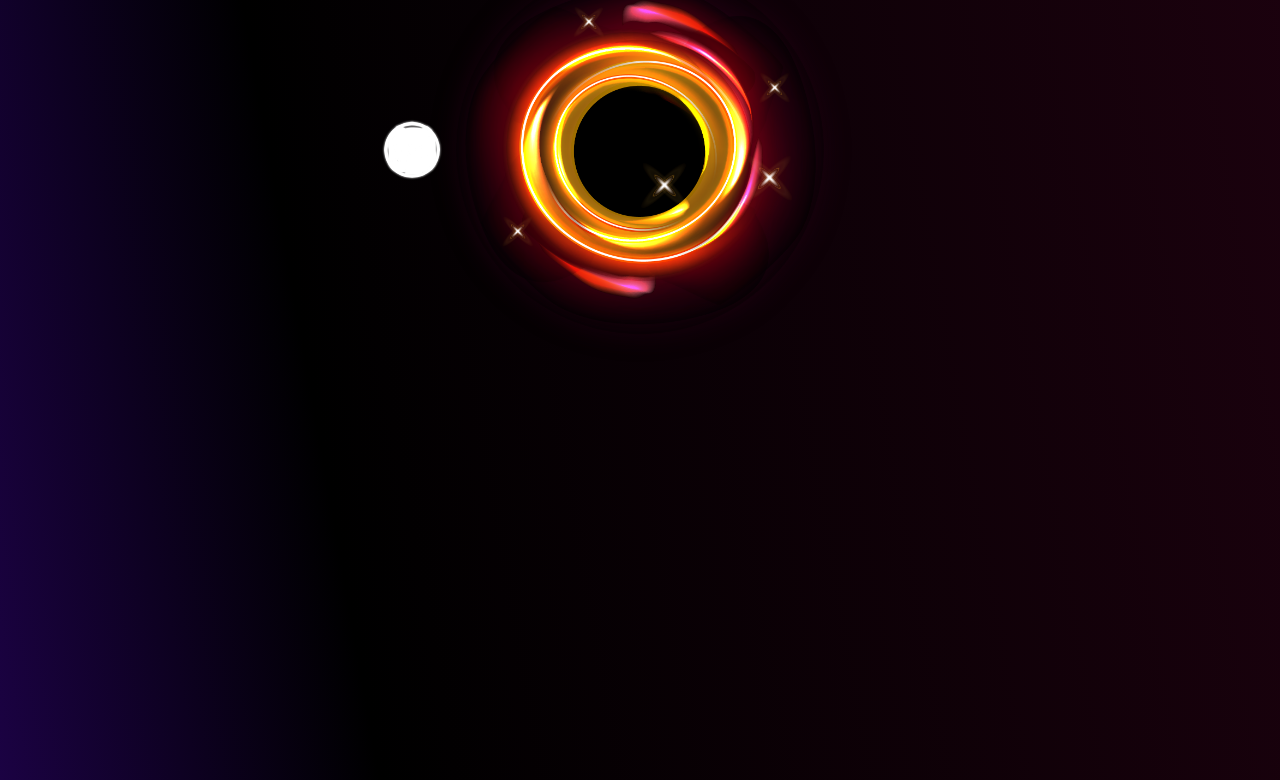
==== commit 756cc1e2: "Add files via upload" ====
--- a/html/index.html
+++ b/html/index.html
@@ -11,6 +11,8 @@
     <link rel="stylesheet" href="../css/phiros-animation.css">
     <link rel="stylesheet" href="../css/me.css">
     <link rel="stylesheet" href="../css/home.css">
+    <link rel="stylesheet" href="../css/contact.css">
+    <link rel="icon" href="../icon/Healthyer.jpg" type="image/x-icon">
 </head>
 
 <body>
@@ -53,7 +55,7 @@
             <li>
                 <a href="#game">
                     <div class="icon">
-                        <i class="iconfont icon-game"></i>
+                        <i class="iconfont icon-switch"></i>
                     </div>
                     <div class="text">GAME GALLERY</div>
                 </a>
@@ -235,30 +237,40 @@
             <div class="show-container">
                 <p>Achivement</p>
                 <div class="achivement-container">
-                    <div class="showContent">CET 6 | GPA 3.75              ✘</div>
-                    <div class="showContent">Ranking Score 16.28        ✔</div>
+                    <div class="showContent">CET 6 | GPA 3.75 ✘</div>
+                    <div class="showContent">Ranking Score 16.28 ✔</div>
                 </div>
                 <div class="phigros-container">
                     <div class="dfAnimation-container">
                         <div class="iconfont icon-tap" style="animation: tap1 3s linear infinite;"></div>
                         <div class="iconfont icon-tap" style="animation: tap2 3s linear infinite;"></div>
                         <div class="iconfont icon-tap" style="animation: tap3 3s linear infinite;"></div>
-                        
+
                         <div class="iconfont icon-flick" style="animation: flick1 3s linear infinite;"></div>
-                        
-                        <div class="iconfont icon-hold" style="height: 270px; animation: hold2 3s linear infinite;"></div>
-                        <div class="iconfont icon-hold" style="height: 90px; animation: hold1 3s linear infinite;"></div>
-                        <div class="iconfont icon-hold" style="height: 180px; animation: hold3 3s linear infinite;"></div>
-
-                        <div class="iconfont icon-hold" style="height: 90px; animation: hold4 3s linear infinite;"></div>
-                        <div class="iconfont icon-hold" style="height: 90px; animation: hold5 3s linear infinite;"></div>
-                        <div class="iconfont icon-hold" style="height: 90px; animation: hold6 3s linear infinite;"></div>
-
-                        <div class="iconfont icon-hold" style="height: 90px; animation: hold7 3s linear infinite;"></div>
-                        <div class="iconfont icon-hold" style="height: 90px; animation: hold8 3s linear infinite;"></div>
-                        <div class="iconfont icon-hold" style="height: 90px; animation: hold9 3s linear infinite;"></div>
-                        
-                        <div class="iconfont icon-hold" style="height: 45px; animation: hold10 3s linear infinite;"></div>
+
+                        <div class="iconfont icon-hold" style="height: 270px; animation: hold2 3s linear infinite;">
+                        </div>
+                        <div class="iconfont icon-hold" style="height: 90px; animation: hold1 3s linear infinite;">
+                        </div>
+                        <div class="iconfont icon-hold" style="height: 180px; animation: hold3 3s linear infinite;">
+                        </div>
+
+                        <div class="iconfont icon-hold" style="height: 90px; animation: hold4 3s linear infinite;">
+                        </div>
+                        <div class="iconfont icon-hold" style="height: 90px; animation: hold5 3s linear infinite;">
+                        </div>
+                        <div class="iconfont icon-hold" style="height: 90px; animation: hold6 3s linear infinite;">
+                        </div>
+
+                        <div class="iconfont icon-hold" style="height: 90px; animation: hold7 3s linear infinite;">
+                        </div>
+                        <div class="iconfont icon-hold" style="height: 90px; animation: hold8 3s linear infinite;">
+                        </div>
+                        <div class="iconfont icon-hold" style="height: 90px; animation: hold9 3s linear infinite;">
+                        </div>
+
+                        <div class="iconfont icon-hold" style="height: 45px; animation: hold10 3s linear infinite;">
+                        </div>
                     </div>
                 </div>
             </div>
@@ -276,9 +288,40 @@
     <section id="record">Record</section>
     <section id="game">Game Gallery</section>
     <section id="project">Project</section>
-    <section id="contact">Contact</section>
+    <section id="contact">
+        <div class="contact-container">
+            <canvas></canvas>
+            <div class="blackhole-container">
+                <div class="blackhole"></div>
+                <ul class="satellite-container">
+                    <li style="--i:1;">
+                        <div class="contact-icon icon-qq" style="--i:1;"></div>
+                    </li>
+                    <li style="--i:2;"> 
+                        <div class="contact-icon icon-weixin" style="--i:2;"></div>
+                    </li>
+                    <li style="--i:3;">
+                        <a href="https://space.bilibili.com/476360937?spm_id_from=333.337.0.0" class="contact-icon icon-bilibili" style="--i:3;"></a>
+                    </li>
+                    <li style="--i:4;">
+                        <div class="contact-icon icon-switch" style="--i:4;"></div>
+                    </li>
+                    <li style="--i:5;">
+                        <a href="https://github.com/HealthyerForever" class="contact-icon icon-github" style="--i:5;"></a>
+                    </li>
+                    <li style="--i:6;">
+                        <div class="contact-icon icon-email" style="--i:6;"></div>
+                    </li>
+                    <li style="--i:7;">
+                        <div class="contact-icon icon-kugou" style="--i:7;">      </div>
+                    </li>
+                </ul>
+            </div>
+        </div>
+    </section>
 </body>
 <script src="../js/nav.js"></script>
 <script src="../js/me.js"></script>
 <script src="../js/home.js"></script>
+<script src="../js/contact.js"></script>
 </html>
--- a/css/icon.css
+++ b/css/icon.css
@@ -32,7 +32,7 @@
     background-image: url("../icon/record.png");
 }
 
-.icon-game {
+.icon-switch {
     background-image: url("../icon/game.png");
 }
 
@@ -100,6 +100,30 @@
     background-image: url("../icon/signature.png");
 }
 
+.icon-qq {
+    background-image: url("../icon/QQ.png");
+}
+
+.icon-weixin {
+    background-image: url("../icon/weixin.png");
+}
+
+.icon-github {
+    background-image: url("../icon/github.png");
+}
+
+.icon-bilibili {
+    background-image: url("../icon/bilibili.png");
+}
+
+.icon-email {
+    background-image: url("../icon/email.png");
+}
+
+.icon-kugou {
+    background-image: url("../icon/kugou.png");
+}
+
 .icon-drag {
     position: absolute;
     height: 0.2vw; 
--- a/css/nav.css
+++ b/css/nav.css
@@ -22,7 +22,6 @@
     align-items: center;
     font: 900 100px '';
     color: white;
-    background: #4d4e4e;
 }
 
 .shell {
--- a/css/me.css
+++ b/css/me.css
@@ -56,8 +56,8 @@
     width: 120vw;
     height: 120vh;
     background-image: url("../image/background.png");
-    background-size: 100%;
-    filter: blur(20px);
+    background-size: 100% 100%;
+    filter: blur(1.5vw);
 }
 
 .me-container p {
--- a/css/home.css
+++ b/css/home.css
@@ -36,8 +36,8 @@
     width: 120vw;
     height: 120vh;
     background-image: url("../image/background.png");
-    background-size: 100%;
-    filter: blur(20px);
+    background-size: 100% 100%;
+    filter: blur(1.5vw);
 }
 
 .home-container .title-container {
--- a/css/contact.css
+++ b/css/contact.css
@@ -0,0 +1,110 @@
+@charset "UTF-8";
+
+.contact-container {
+    position: relative;
+    width: 100%;
+    height: 100%;
+}
+
+.contact-container::before {
+    content: '';
+    position: absolute;
+    width: 120vw;
+    height: 120vh;
+    background-image: linear-gradient(80deg, #1b0243 0%,
+    #000000 22%, #230212 100%);
+    z-index: -999;
+}
+
+.blackhole-container {
+    position: absolute;
+    display: flex;
+    justify-content: center;
+    align-items: center;
+    width: 50vw;
+    height: 100vh;
+    left: 25vw;
+    top: 0vh;
+}
+
+.blackhole {
+    width: 30vw;
+    height: 30vw;
+    background-size: 100% 100%;
+    background-image: url("../icon/blackhole.png");
+    filter: drop-shadow(0vw 0vw 1vw #2a0016);
+    animation: blackholeAnimation 15s linear infinite;
+}
+
+canvas {
+    position: absolute;
+    width: 100%;
+    height: 100%;
+    z-index: -1;
+}
+
+@keyframes blackholeAnimation {
+    0% {
+        transform: rotate(0);
+    }
+
+    100% {
+        transform: rotate(-360deg);
+    }
+}
+
+.satellite-container {
+    position: absolute;
+    list-style-type: none;
+    width: 40vw;
+    height: 40vw;
+}
+
+.satellite-container li {
+    position: absolute;
+    /* border: 1px solid; */
+    top: 50%;
+    transform: translateY(-50%);
+    width: 100%;
+    animation: satelliteAnimation 21s linear infinite;
+    animation-delay: calc(var(--i) * -3s);
+}
+
+.contact-icon {
+    display: block;
+    width: 4.4vw;
+    height: 4.4vw;
+    background-size: 100% 100%;
+    border-radius: 50%;
+    cursor: pointer;
+    transition: 0.6s;
+    filter: drop-shadow(0vw 0vw 0.1vw #fefefe);
+    animation: contactAnimation 21s linear infinite;
+    animation-delay: calc(var(--i) * -3s);
+}
+
+.contact-icon:hover {
+    scale: 1.16;
+    filter: drop-shadow(0vw 0vw 1vw #3c39ff);
+    box-shadow: 0vw 0vw 0.1vw 0.2vw #fff;
+}
+
+@keyframes satelliteAnimation {
+    from {
+        transform: translate3d(0vw, -50%, -0.1vw) rotate(0deg);
+    }
+
+    to {
+        transform: translate3d(0vw, -50%, 0vw) rotate(-360deg);
+    }
+}
+
+@keyframes contactAnimation {
+    from {
+        transform: rotate(0deg);
+    }
+
+    to {
+        transform: rotate(360deg);
+    }
+}
